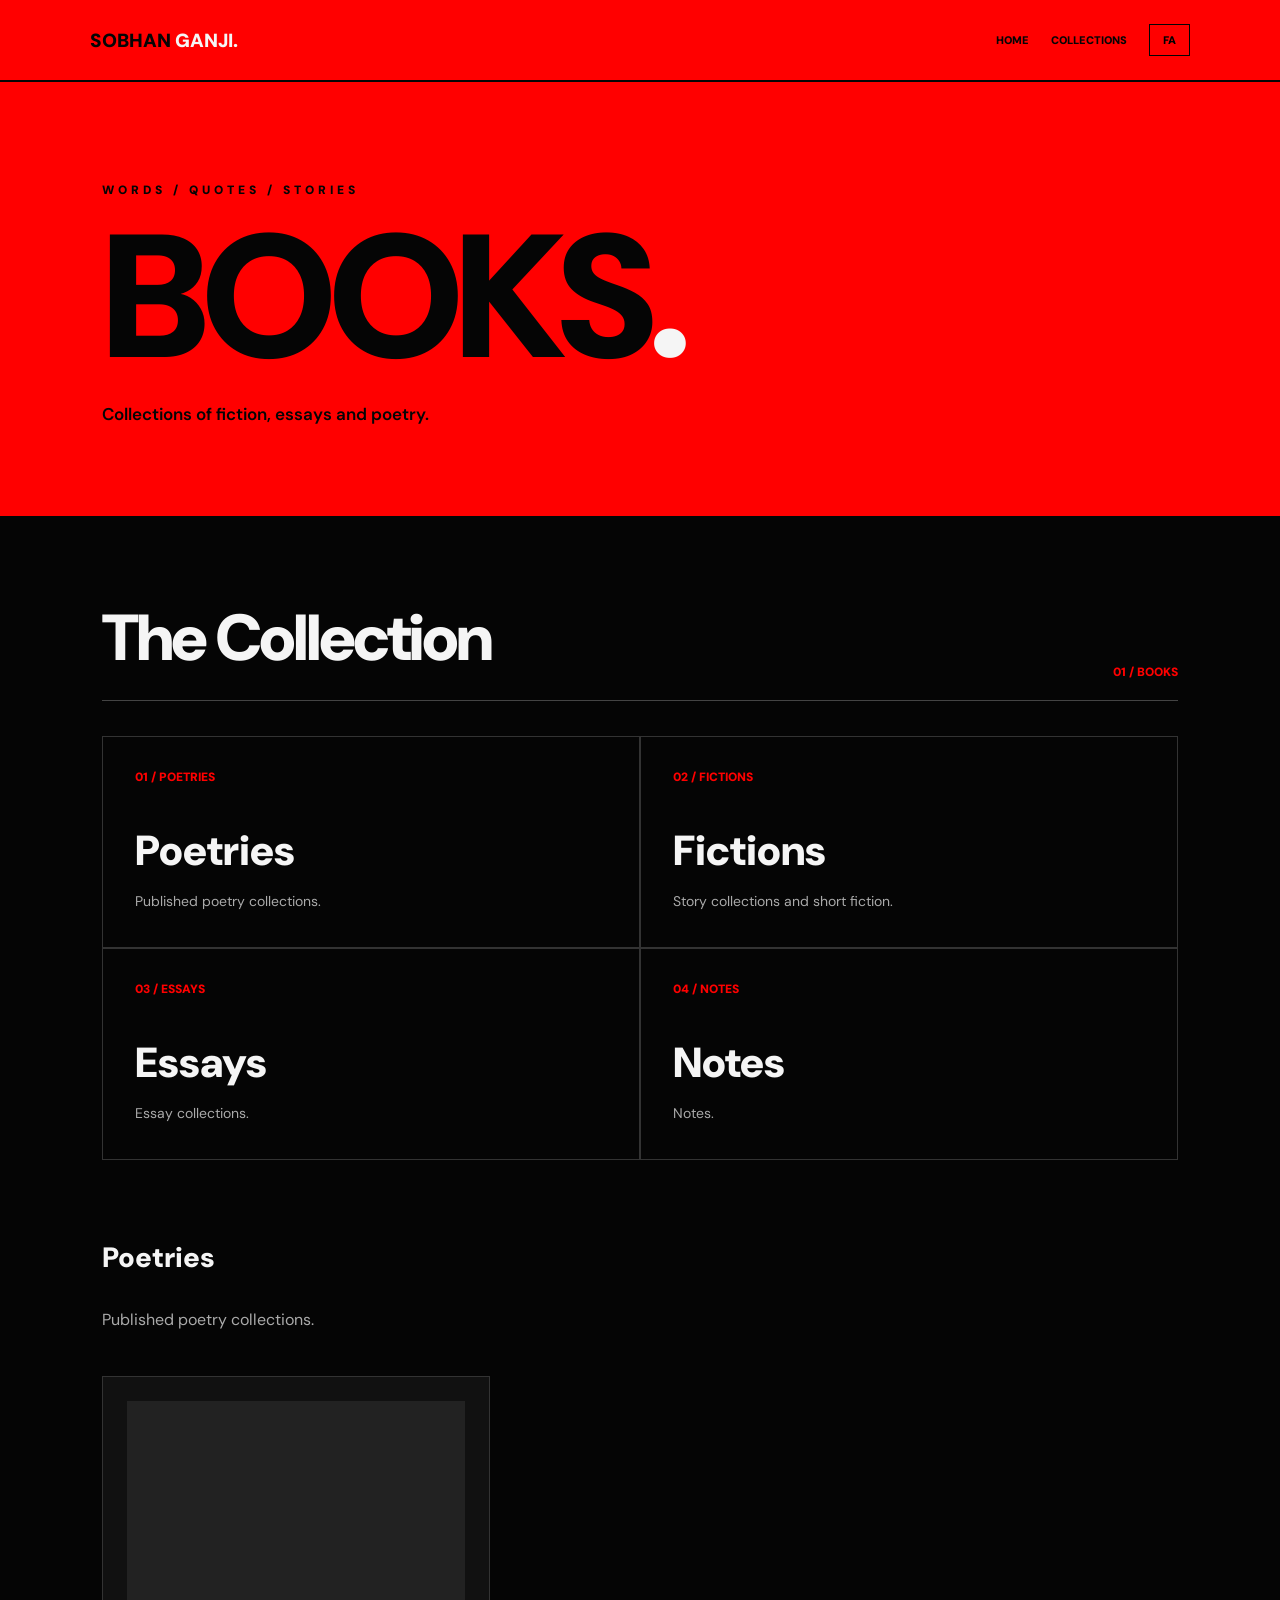
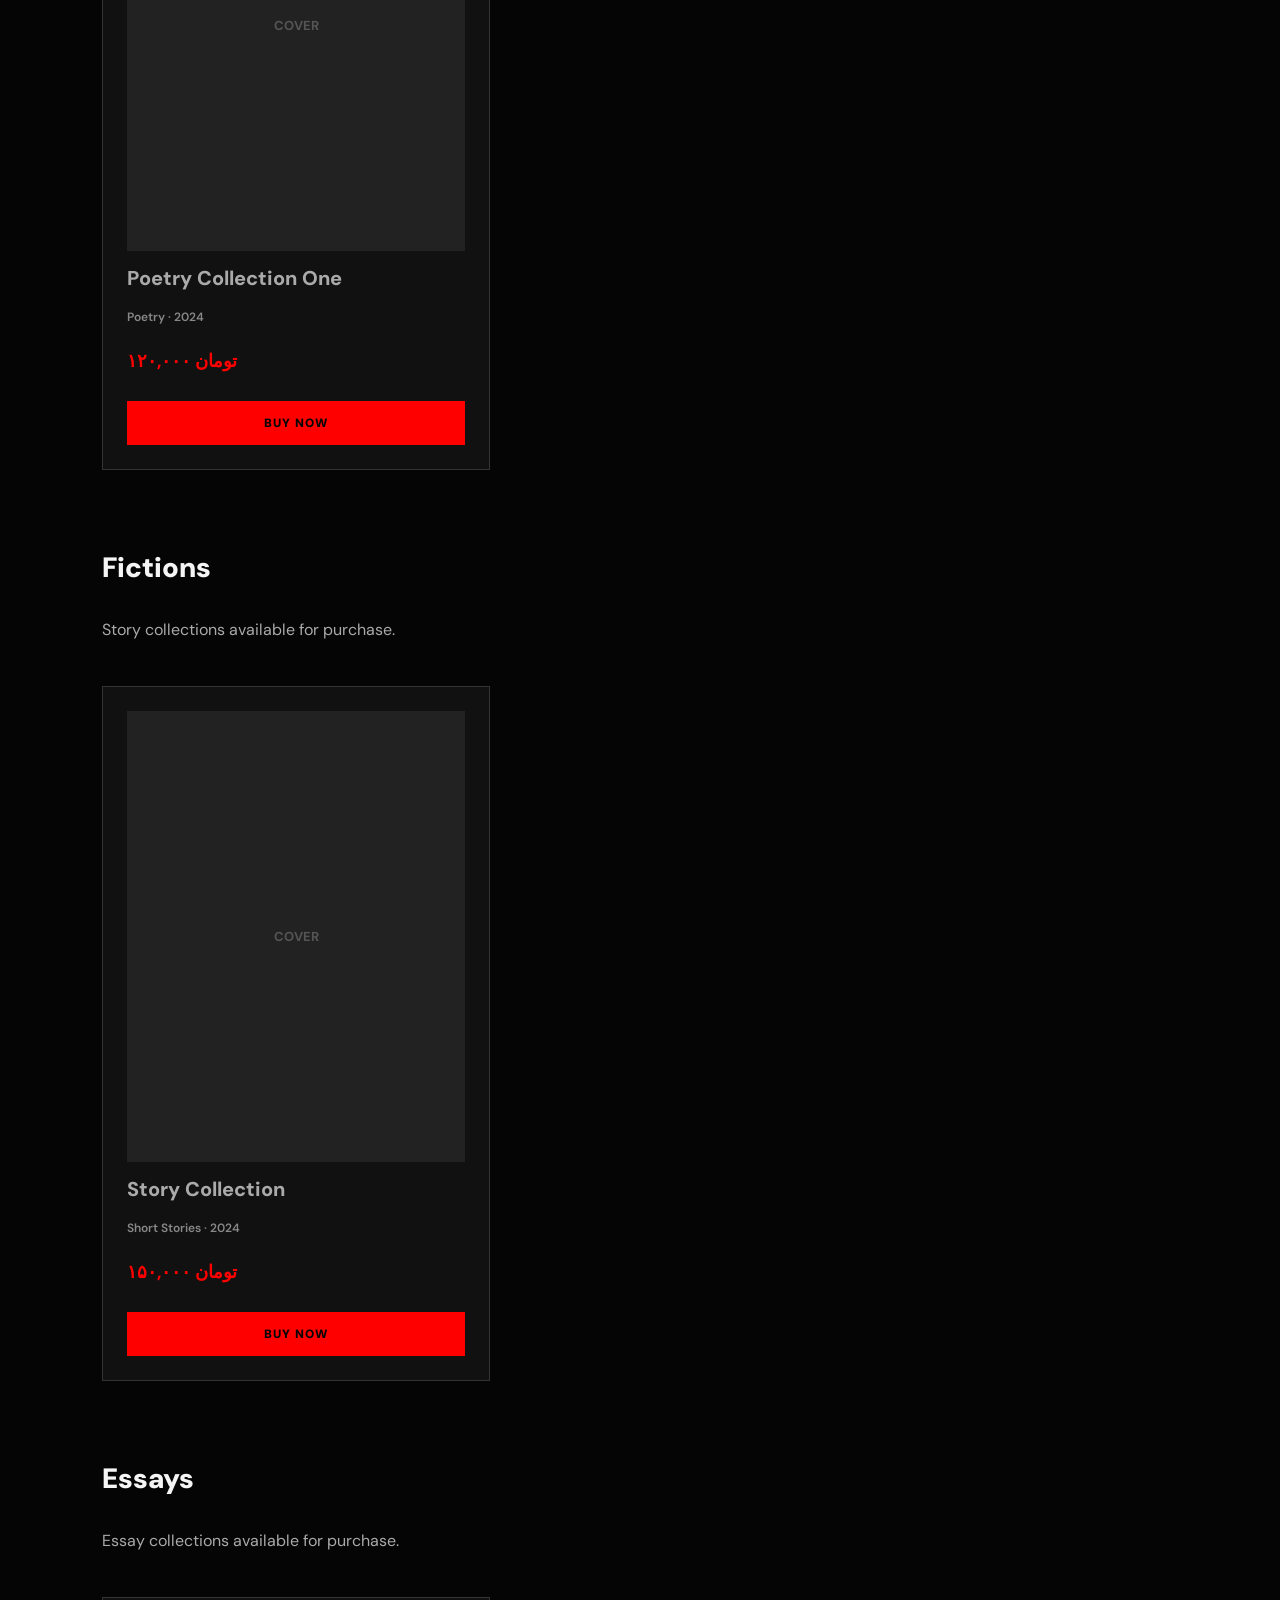
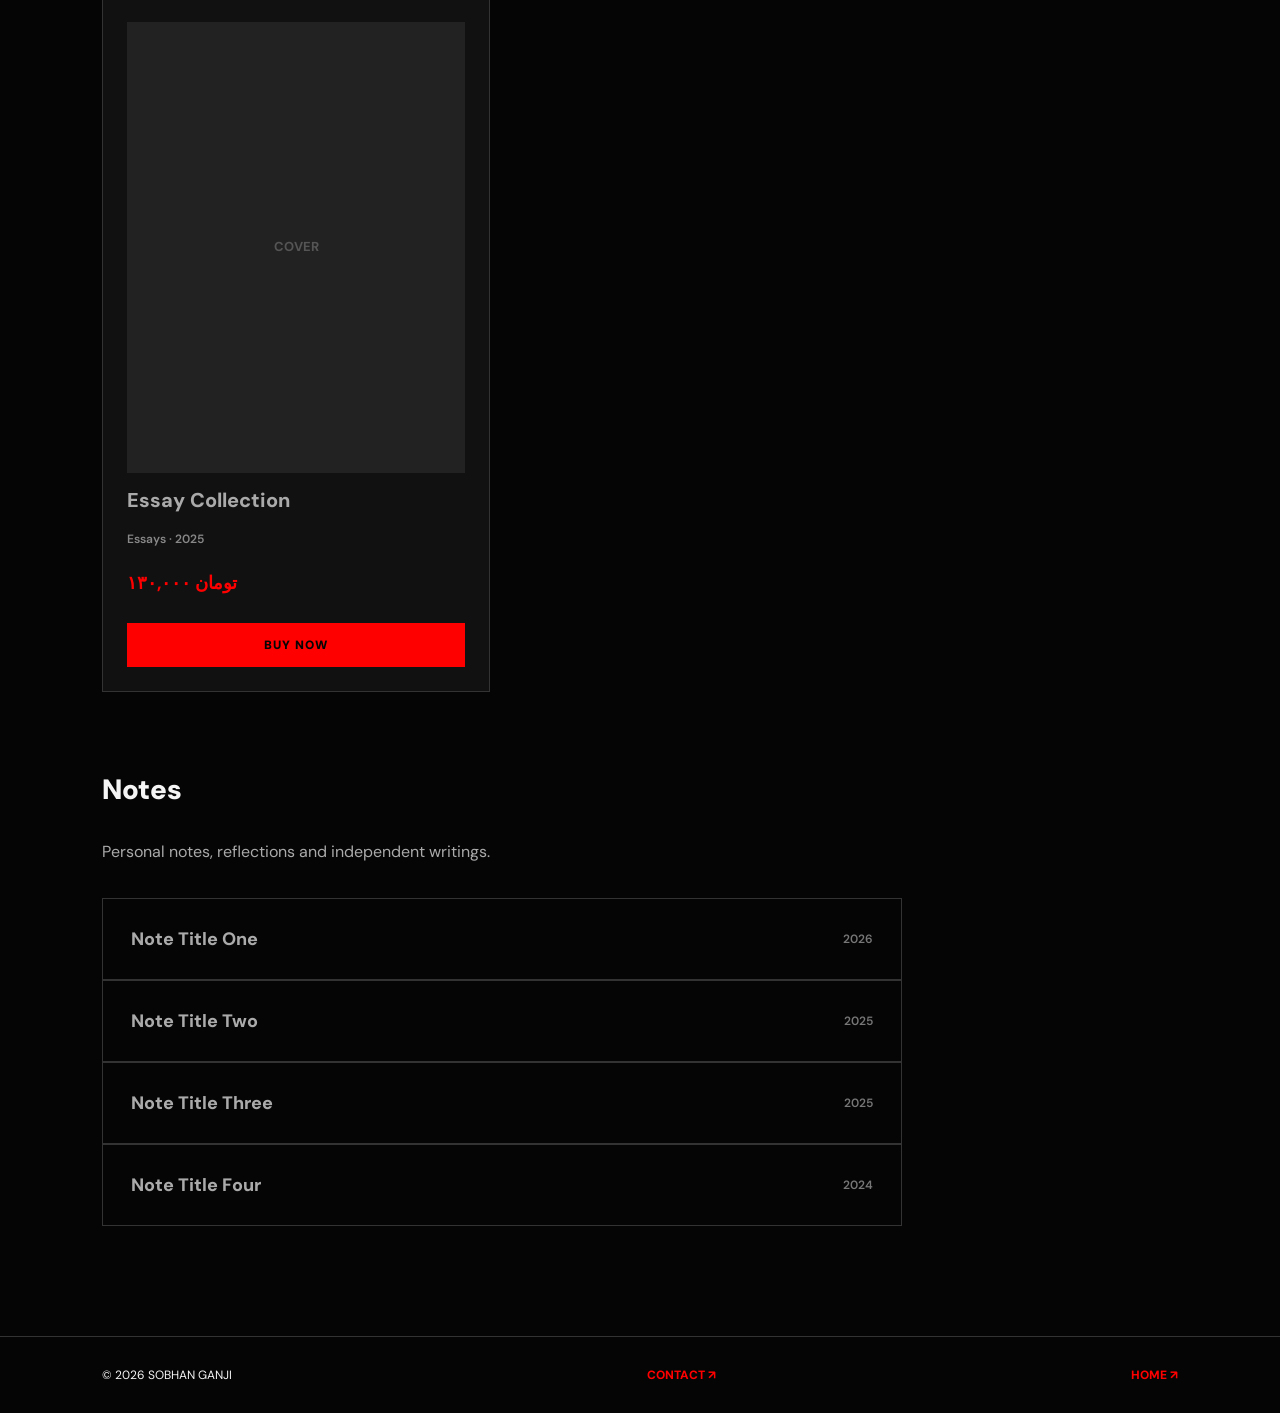
==== book/index.html @ 517bf3a5 "Refactor poetry and essay sections in index.html Updated sections for poetry collections and essays " ====
<!DOCTYPE html>
<html lang="en" dir="ltr">
<head>
<meta charset="UTF-8">
<meta name="viewport" content="width=device-width, initial-scale=1">
<meta name="theme-color" content="#ff0000">
<title>Books — Sobhan Ganji</title>
<link href="https://fonts.googleapis.com/css2?family=DM+Sans:wght@400;500;600;700;800;900&family=Vazirmatn:wght@400;500;600;700;800;900&display=swap" rel="stylesheet">

<style>
:root {
  --red: #ff0000;
  --black: #050505;
  --white: #f5f5f5;
}

* { box-sizing: border-box; margin: 0; padding: 0; }

html { scroll-behavior: smooth; }

body {
  background: var(--red);
  color: var(--black);
  font-family: 'DM Sans', sans-serif;
}

body.fa { font-family: 'Vazirmatn', sans-serif; }

a { color: inherit; text-decoration: none; }
button { font: inherit; cursor: pointer; }

header {
  padding: 24px 7%;
  display: flex;
  justify-content: space-between;
  align-items: center;
  border-bottom: 2px solid var(--black);
}

.brand { font-size: 19px; font-weight: 900; }
.brand span { color: var(--white); }

nav { display: flex; gap: 22px; align-items: center; }

nav a, nav button {
  font-size: 11px;
  font-weight: 900;
  text-transform: uppercase;
}

.lang {
  border: 1px solid var(--black);
  background: transparent;
  padding: 8px 13px;
}

.hero {
  padding: 100px 8% 85px;
  min-height: 430px;
  display: flex;
  flex-direction: column;
  justify-content: center;
}

.eyebrow {
  font-size: 12px;
  font-weight: 900;
  letter-spacing: 4px;
  text-transform: uppercase;
}

h1 {
  font-size: clamp(75px, 15vw, 175px);
  line-height: .85;
  letter-spacing: -9px;
  font-weight: 900;
  margin: 25px 0;
}

.fa h1 { letter-spacing: 0; line-height: 1.2; }
h1 .dot { color: var(--white); }

.hero p {
  font-size: 17px;
  line-height: 2;
  max-width: 650px;
  font-weight: 600;
}

main {
  background: var(--black);
  color: var(--white);
  padding: 80px 8% 110px;
}

.heading {
  display: flex;
  justify-content: space-between;
  align-items: end;
  border-bottom: 1px solid #444;
  padding-bottom: 20px;
  margin-bottom: 35px;
}

h2 {
  font-size: clamp(32px, 6vw, 65px);
  font-weight: 900;
  letter-spacing: -3px;
}

.fa h2 { letter-spacing: 0; }

.heading span {
  color: var(--red);
  font-size: 12px;
  font-weight: 900;
}

.grid {
  display: grid;
  grid-template-columns: repeat(2, 1fr);
  gap: 2px;
  background: #333;
  border: 1px solid #333;
}

.card {
  background: var(--black);
  padding: 32px;
  min-height: 210px;
  display: flex;
  flex-direction: column;
  justify-content: space-between;
  transition: .2s;
}

.card:hover {
  background: var(--red);
  color: var(--black);
}

.number {
  color: var(--red);
  font-size: 12px;
  font-weight: 900;
}

.card:hover .number { color: var(--black); }

.card h3 {
  font-size: clamp(25px, 4vw, 42px);
  font-weight: 900;
  margin: 25px 0 10px;
}

.card p {
  font-size: 14px;
  color: #aaa;
  line-height: 1.9;
}

.card:hover p { color: var(--black); }

.products {
  display: grid;
  grid-template-columns: repeat(auto-fill, minmax(280px, 1fr));
  gap: 24px;
  margin-top: 40px;
}

.product {
  background: #111;
  border: 1px solid #333;
  padding: 24px;
  display: flex;
  flex-direction: column;
  gap: 14px;
  transition: .2s;
}

.product:hover { border-color: var(--red); }

.product-cover {
  width: 100%;
  aspect-ratio: 3/4;
  background: #222;
  display: flex;
  align-items: center;
  justify-content: center;
  color: #555;
  font-size: 13px;
  font-weight: 700;
}

.product h4 {
  font-size: 20px;
  font-weight: 800;
  line-height: 1.3;
}

.product .meta {
  font-size: 12px;
  color: #888;
  font-weight: 600;
}

.product .price {
  font-size: 18px;
  font-weight: 800;
  color: var(--red);
  margin-top: auto;
}

.product .buy {
  display: inline-block;
  margin-top: 8px;
  padding: 10px 18px;
  background: var(--red);
  color: var(--black);
  font-size: 12px;
  font-weight: 900;
  text-transform: uppercase;
  letter-spacing: 1px;
  text-align: center;
}

.product .buy:hover { background: var(--white); }

/* Notes list */

.notes-list {
  display: flex;
  flex-direction: column;
  gap: 2px;
  margin-top: 30px;
  background: #333;
  border: 1px solid #333;
}

.note-item {
  background: var(--black);
  padding: 22px 28px;
  display: flex;
  justify-content: space-between;
  align-items: center;
  transition: .2s;
}

.note-item:hover {
  background: var(--red);
  color: var(--black);
}

.note-item h4 {
  font-size: 18px;
  font-weight: 800;
}

.note-item span {
  font-size: 12px;
  color: #777;
  font-weight: 600;
}

.note-item:hover span { color: var(--black); }

.note {
  padding: 70px 0 0;
  color: #aaa;
  line-height: 2;
  max-width: 800px;
}

.note h3 {
  color: var(--white);
  font-size: 28px;
  font-weight: 900;
  margin-bottom: 18px;
}

footer {
  background: var(--black);
  color: var(--white);
  padding: 30px 8%;
  border-top: 1px solid #333;
  display: flex;
  justify-content: space-between;
  gap: 20px;
  flex-wrap: wrap;
  font-size: 12px;
}

footer a {
  color: var(--red);
  font-weight: 800;
}

@media (max-width: 650px) {
  header { padding: 20px 5%; }
  nav { gap: 10px; }
  nav a { font-size: 9px; }
  .hero { padding: 75px 6%; }
  .hero h1 { letter-spacing: -5px; }
  main { padding: 65px 6%; }
  .grid { grid-template-columns: 1fr; }
  .card { min-height: 180px; }
  .products { grid-template-columns: 1fr; }
  footer { padding: 30px 6%; }
}
</style>
</head>

<body>

<header>
  <a href="/" class="brand">SOBHAN <span>GANJI.</span></a>
  <nav>
    <a href="/" data-en="Home" data-fa="خانه">Home</a>
    <a href="#collections" data-en="Collections" data-fa="مجموعه‌ها">Collections</a>
    <button class="lang" onclick="toggleLanguage()">FA</button>
  </nav>
</header>

<section class="hero">
  <div class="eyebrow" data-en="WORDS / QUOTES / STORIES" data-fa="کلمات / اشارات / روایات">WORDS / QUOTES / STORIES</div>

  <h1>
    <span data-en="BOOKS" data-fa="کتاب‌ها">BOOKS</span><span class="dot">.</span>
  </h1>

  <p data-en="Collections of fiction, essays and poetry."
     data-fa="مجموعه‌هایی از شعر، داستان و جستار">
    Collections of fiction, essays and poetry.
  </p>
</section>

<main id="collections">

  <div class="heading">
    <h2 data-en="The Collection" data-fa="مجموعه آثار">The Collection</h2>
    <span data-en="01 / BOOKS" data-fa="۰۱ / کتاب‌ها">01 / BOOKS</span>
  </div>

  <div class="grid">

    <a class="card" href="#poetries">
      <span class="number" data-en="01 / POETRIES" data-fa="۰۱ / مجموعه اشعار">01 / POETRIES</span>
      <div>
        <h3 data-en="Poetries" data-fa="مجموعه اشعار">Poetries</h3>
        <p data-en="Published poetry collections."
           data-fa="کتاب‌های شعر منتشرشده">
          Published poetry collections.
        </p>
      </div>
    </a>

    <a class="card" href="#fictions">
      <span class="number" data-en="02 / FICTIONS" data-fa="۰۲ / داستان‌ها">02 / FICTIONS</span>
      <div>
        <h3 data-en="Fictions" data-fa="داستان‌ها">Fictions</h3>
        <p data-en="Story collections and short fiction."
           data-fa="مجموعه داستان‌ها و داستان‌های کوتاه">
          Story collections and short fiction.
        </p>
      </div>
    </a>

    <a class="card" href="#essays">
      <span class="number" data-en="03 / ESSAYS" data-fa="۰۳ / جستارها">03 / ESSAYS</span>
      <div>
        <h3 data-en="Essays" data-fa="جستارها">Essays</h3>
        <p data-en="Essay collections."
           data-fa="مجموعه جستارها">
          Essay collections.
        </p>
      </div>
    </a>

    <a class="card" href="#notes">
      <span class="number" data-en="04 / NOTES" data-fa="۰۴ / یادداشت‌ها">04 / NOTES</span>
      <div>
        <h3 data-en="Notes" data-fa="یادداشت‌ها">Notes</h3>
        <p data-en="Notes."
           data-fa="یادداشت‌ها">
          Notes.
        </p>
      </div>
    </a>

  </div>

  <!-- Poetry Collections -->

  <div id="poetries" class="note">
    <h3 data-en="Poetries" data-fa="مجموعه اشعار">Poetries</h3>
    <p data-en="Published poetry collections."
       data-fa="مجموعه شعرها">
      Published poetry collections.
    </p>

    <div class="products">
      <div class="product">
        <div class="product-cover">COVER</div>
        <h4 data-en="Poetry Collection One" data-fa="مجموعه شعر اول">Poetry Collection One</h4>
        <div class="meta" data-en="Poetry · 2024" data-fa="شعر · ۱۴۰۳">Poetry · 2024</div>
        <div class="price">۱۲۰,۰۰۰ تومان</div>
        <a href="#" class="buy" data-en="Buy Now" data-fa="خرید">Buy Now</a>
      </div>
    </div>
  </div>

  <!-- Fictions -->

  <div id="fictions" class="note">
    <h3 data-en="Fictions" data-fa="داستان‌ها">Fictions</h3>
    <p data-en="Story collections available for purchase."
       data-fa="مجموعه داستان‌های منتشرشده">
      Story collections available for purchase.
    </p>

    <div class="products">
      <div class="product">
        <div class="product-cover">COVER</div>
        <h4 data-en="Story Collection" data-fa="مجموعه داستان">Story Collection</h4>
        <div class="meta" data-en="Short Stories · 2024" data-fa="داستان کوتاه · ۱۴۰۳">Short Stories · 2024</div>
        <div class="price">۱۵۰,۰۰۰ تومان</div>
        <a href="#" class="buy" data-en="Buy Now" data-fa="خرید">Buy Now</a>
      </div>
    </div>
  </div>

  <!-- Essays -->

  <div id="essays" class="note">
    <h3 data-en="Essays" data-fa="جستارها">Essays</h3>
    <p data-en="Essay collections available for purchase."
       data-fa="مجموعه جستارهای منتشرشده">
      Essay collections available for purchase.
    </p>

    <div class="products">
      <div class="product">
        <div class="product-cover">COVER</div>
        <h4 data-en="Essay Collection" data-fa="مجموعه جستار">Essay Collection</h4>
        <div class="meta" data-en="Essays · 2025" data-fa="جستار · ۱۴۰۴">Essays · 2025</div>
        <div class="price">۱۳۰,۰۰۰ تومان</div>
        <a href="#" class="buy" data-en="Buy Now" data-fa="خرید">Buy Now</a>
      </div>
    </div>
  </div>

  <!-- Notes -->

  <div id="notes" class="note">
    <h3 data-en="Notes" data-fa="یادداشت‌ها">Notes</h3>
    <p data-en="Personal notes, reflections and independent writings."
       data-fa="یادداشت‌ها، تأملات و نوشته‌های مستقل">
      Personal notes, reflections and independent writings.
    </p>

    <div class="notes-list">

      <a href="#" class="note-item">
        <h4 data-en="Note Title One" data-fa="عنوان یادداشت اول">Note Title One</h4>
        <span data-en="2026" data-fa="۱۴۰۵">2026</span>
      </a>

      <a href="#" class="note-item">
        <h4 data-en="Note Title Two" data-fa="عنوان یادداشت دوم">Note Title Two</h4>
        <span data-en="2025" data-fa="۱۴۰۴">2025</span>
      </a>

      <a href="#" class="note-item">
        <h4 data-en="Note Title Three" data-fa="عنوان یادداشت سوم">Note Title Three</h4>
        <span data-en="2025" data-fa="۱۴۰۴">2025</span>
      </a>

      <a href="#" class="note-item">
        <h4 data-en="Note Title Four" data-fa="عنوان یادداشت چهارم">Note Title Four</h4>
        <span data-en="2024" data-fa="۱۴۰۳">2024</span>
      </a>

    </div>
  </div>

</main>

<footer>
  <span>© 2026 SOBHAN GANJI</span>
  <a href="mailto:Sobhan.Ganji@Yahoo.com">CONTACT ↗</a>
  <a href="/">HOME ↗</a>
</footer>

<script>
let language = 'en';

function toggleLanguage() {
  language = language === 'en' ? 'fa' : 'en';

  document.documentElement.lang = language;
  document.documentElement.dir = language === 'fa' ? 'rtl' : 'ltr';
  document.body.classList.toggle('fa', language === 'fa');

  document.querySelectorAll('[data-en]').forEach(el => {
    el.textContent = el.getAttribute('data-' + language);
  });

  document.querySelector('.lang').textContent =
    language === 'en' ? 'FA' : 'EN';
}
</script>

</body>
</html>
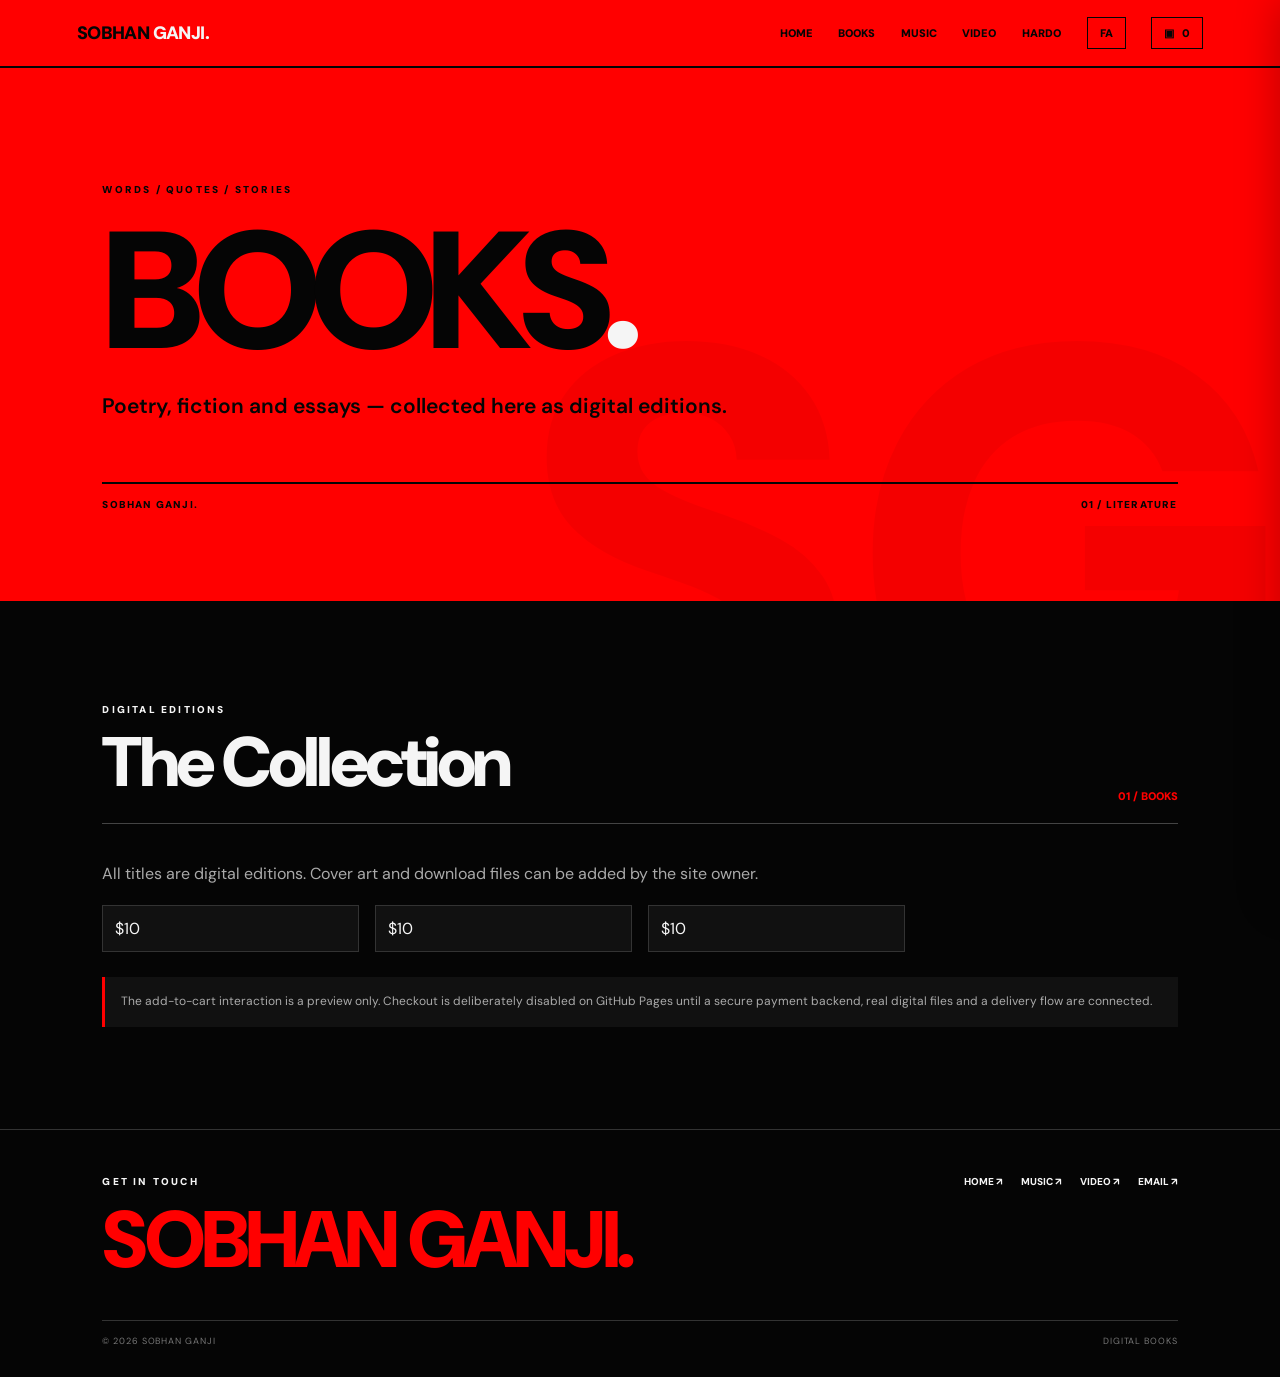
==== commit 782c73db: "Add files via upload" ====
--- a/book/index.html
+++ b/book/index.html
@@ -1,514 +1,21 @@
-<!DOCTYPE html>
-<html lang="en" dir="ltr">
-<head>
-<meta charset="UTF-8">
-<meta name="viewport" content="width=device-width, initial-scale=1">
-<meta name="theme-color" content="#ff0000">
-<title>Books — Sobhan Ganji</title>
-<link href="https://fonts.googleapis.com/css2?family=DM+Sans:wght@400;500;600;700;800;900&family=Vazirmatn:wght@400;500;600;700;800;900&display=swap" rel="stylesheet">
-
-<style>
-:root {
-  --red: #ff0000;
-  --black: #050505;
-  --white: #f5f5f5;
-}
-
-* { box-sizing: border-box; margin: 0; padding: 0; }
-
-html { scroll-behavior: smooth; }
-
-body {
-  background: var(--red);
-  color: var(--black);
-  font-family: 'DM Sans', sans-serif;
-}
-
-body.fa { font-family: 'Vazirmatn', sans-serif; }
-
-a { color: inherit; text-decoration: none; }
-button { font: inherit; cursor: pointer; }
-
-header {
-  padding: 24px 7%;
-  display: flex;
-  justify-content: space-between;
-  align-items: center;
-  border-bottom: 2px solid var(--black);
-}
-
-.brand { font-size: 19px; font-weight: 900; }
-.brand span { color: var(--white); }
-
-nav { display: flex; gap: 22px; align-items: center; }
-
-nav a, nav button {
-  font-size: 11px;
-  font-weight: 900;
-  text-transform: uppercase;
-}
-
-.lang {
-  border: 1px solid var(--black);
-  background: transparent;
-  padding: 8px 13px;
-}
-
-.hero {
-  padding: 100px 8% 85px;
-  min-height: 430px;
-  display: flex;
-  flex-direction: column;
-  justify-content: center;
-}
-
-.eyebrow {
-  font-size: 12px;
-  font-weight: 900;
-  letter-spacing: 4px;
-  text-transform: uppercase;
-}
-
-h1 {
-  font-size: clamp(75px, 15vw, 175px);
-  line-height: .85;
-  letter-spacing: -9px;
-  font-weight: 900;
-  margin: 25px 0;
-}
-
-.fa h1 { letter-spacing: 0; line-height: 1.2; }
-h1 .dot { color: var(--white); }
-
-.hero p {
-  font-size: 17px;
-  line-height: 2;
-  max-width: 650px;
-  font-weight: 600;
-}
-
-main {
-  background: var(--black);
-  color: var(--white);
-  padding: 80px 8% 110px;
-}
-
-.heading {
-  display: flex;
-  justify-content: space-between;
-  align-items: end;
-  border-bottom: 1px solid #444;
-  padding-bottom: 20px;
-  margin-bottom: 35px;
-}
-
-h2 {
-  font-size: clamp(32px, 6vw, 65px);
-  font-weight: 900;
-  letter-spacing: -3px;
-}
-
-.fa h2 { letter-spacing: 0; }
-
-.heading span {
-  color: var(--red);
-  font-size: 12px;
-  font-weight: 900;
-}
-
-.grid {
-  display: grid;
-  grid-template-columns: repeat(2, 1fr);
-  gap: 2px;
-  background: #333;
-  border: 1px solid #333;
-}
-
-.card {
-  background: var(--black);
-  padding: 32px;
-  min-height: 210px;
-  display: flex;
-  flex-direction: column;
-  justify-content: space-between;
-  transition: .2s;
-}
-
-.card:hover {
-  background: var(--red);
-  color: var(--black);
-}
-
-.number {
-  color: var(--red);
-  font-size: 12px;
-  font-weight: 900;
-}
-
-.card:hover .number { color: var(--black); }
-
-.card h3 {
-  font-size: clamp(25px, 4vw, 42px);
-  font-weight: 900;
-  margin: 25px 0 10px;
-}
-
-.card p {
-  font-size: 14px;
-  color: #aaa;
-  line-height: 1.9;
-}
-
-.card:hover p { color: var(--black); }
-
-.products {
-  display: grid;
-  grid-template-columns: repeat(auto-fill, minmax(280px, 1fr));
-  gap: 24px;
-  margin-top: 40px;
-}
-
-.product {
-  background: #111;
-  border: 1px solid #333;
-  padding: 24px;
-  display: flex;
-  flex-direction: column;
-  gap: 14px;
-  transition: .2s;
-}
-
-.product:hover { border-color: var(--red); }
-
-.product-cover {
-  width: 100%;
-  aspect-ratio: 3/4;
-  background: #222;
-  display: flex;
-  align-items: center;
-  justify-content: center;
-  color: #555;
-  font-size: 13px;
-  font-weight: 700;
-}
-
-.product h4 {
-  font-size: 20px;
-  font-weight: 800;
-  line-height: 1.3;
-}
-
-.product .meta {
-  font-size: 12px;
-  color: #888;
-  font-weight: 600;
-}
-
-.product .price {
-  font-size: 18px;
-  font-weight: 800;
-  color: var(--red);
-  margin-top: auto;
-}
-
-.product .buy {
-  display: inline-block;
-  margin-top: 8px;
-  padding: 10px 18px;
-  background: var(--red);
-  color: var(--black);
-  font-size: 12px;
-  font-weight: 900;
-  text-transform: uppercase;
-  letter-spacing: 1px;
-  text-align: center;
-}
-
-.product .buy:hover { background: var(--white); }
-
-/* Notes list */
-
-.notes-list {
-  display: flex;
-  flex-direction: column;
-  gap: 2px;
-  margin-top: 30px;
-  background: #333;
-  border: 1px solid #333;
-}
-
-.note-item {
-  background: var(--black);
-  padding: 22px 28px;
-  display: flex;
-  justify-content: space-between;
-  align-items: center;
-  transition: .2s;
-}
-
-.note-item:hover {
-  background: var(--red);
-  color: var(--black);
-}
-
-.note-item h4 {
-  font-size: 18px;
-  font-weight: 800;
-}
-
-.note-item span {
-  font-size: 12px;
-  color: #777;
-  font-weight: 600;
-}
-
-.note-item:hover span { color: var(--black); }
-
-.note {
-  padding: 70px 0 0;
-  color: #aaa;
-  line-height: 2;
-  max-width: 800px;
-}
-
-.note h3 {
-  color: var(--white);
-  font-size: 28px;
-  font-weight: 900;
-  margin-bottom: 18px;
-}
-
-footer {
-  background: var(--black);
-  color: var(--white);
-  padding: 30px 8%;
-  border-top: 1px solid #333;
-  display: flex;
-  justify-content: space-between;
-  gap: 20px;
-  flex-wrap: wrap;
-  font-size: 12px;
-}
-
-footer a {
-  color: var(--red);
-  font-weight: 800;
-}
-
-@media (max-width: 650px) {
-  header { padding: 20px 5%; }
-  nav { gap: 10px; }
-  nav a { font-size: 9px; }
-  .hero { padding: 75px 6%; }
-  .hero h1 { letter-spacing: -5px; }
-  main { padding: 65px 6%; }
-  .grid { grid-template-columns: 1fr; }
-  .card { min-height: 180px; }
-  .products { grid-template-columns: 1fr; }
-  footer { padding: 30px 6%; }
-}
-</style>
-</head>
-
-<body>
-
-<header>
-  <a href="/" class="brand">SOBHAN <span>GANJI.</span></a>
-  <nav>
-    <a href="/" data-en="Home" data-fa="خانه">Home</a>
-    <a href="#collections" data-en="Collections" data-fa="مجموعه‌ها">Collections</a>
-    <button class="lang" onclick="toggleLanguage()">FA</button>
-  </nav>
-</header>
-
-<section class="hero">
-  <div class="eyebrow" data-en="WORDS / QUOTES / STORIES" data-fa="کلمات / اشارات / روایات">WORDS / QUOTES / STORIES</div>
-
-  <h1>
-    <span data-en="BOOKS" data-fa="کتاب‌ها">BOOKS</span><span class="dot">.</span>
-  </h1>
-
-  <p data-en="Collections of fiction, essays and poetry."
-     data-fa="مجموعه‌هایی از شعر، داستان و جستار">
-    Collections of fiction, essays and poetry.
-  </p>
-</section>
-
-<main id="collections">
-
-  <div class="heading">
-    <h2 data-en="The Collection" data-fa="مجموعه آثار">The Collection</h2>
-    <span data-en="01 / BOOKS" data-fa="۰۱ / کتاب‌ها">01 / BOOKS</span>
-  </div>
-
-  <div class="grid">
-
-    <a class="card" href="#poetries">
-      <span class="number" data-en="01 / POETRIES" data-fa="۰۱ / مجموعه اشعار">01 / POETRIES</span>
-      <div>
-        <h3 data-en="Poetries" data-fa="مجموعه اشعار">Poetries</h3>
-        <p data-en="Published poetry collections."
-           data-fa="کتاب‌های شعر منتشرشده">
-          Published poetry collections.
-        </p>
-      </div>
-    </a>
-
-    <a class="card" href="#fictions">
-      <span class="number" data-en="02 / FICTIONS" data-fa="۰۲ / داستان‌ها">02 / FICTIONS</span>
-      <div>
-        <h3 data-en="Fictions" data-fa="داستان‌ها">Fictions</h3>
-        <p data-en="Story collections and short fiction."
-           data-fa="مجموعه داستان‌ها و داستان‌های کوتاه">
-          Story collections and short fiction.
-        </p>
-      </div>
-    </a>
-
-    <a class="card" href="#essays">
-      <span class="number" data-en="03 / ESSAYS" data-fa="۰۳ / جستارها">03 / ESSAYS</span>
-      <div>
-        <h3 data-en="Essays" data-fa="جستارها">Essays</h3>
-        <p data-en="Essay collections."
-           data-fa="مجموعه جستارها">
-          Essay collections.
-        </p>
-      </div>
-    </a>
-
-    <a class="card" href="#notes">
-      <span class="number" data-en="04 / NOTES" data-fa="۰۴ / یادداشت‌ها">04 / NOTES</span>
-      <div>
-        <h3 data-en="Notes" data-fa="یادداشت‌ها">Notes</h3>
-        <p data-en="Notes."
-           data-fa="یادداشت‌ها">
-          Notes.
-        </p>
-      </div>
-    </a>
-
-  </div>
-
-  <!-- Poetry Collections -->
-
-  <div id="poetries" class="note">
-    <h3 data-en="Poetries" data-fa="مجموعه اشعار">Poetries</h3>
-    <p data-en="Published poetry collections."
-       data-fa="مجموعه شعرها">
-      Published poetry collections.
-    </p>
-
-    <div class="products">
-      <div class="product">
-        <div class="product-cover">COVER</div>
-        <h4 data-en="Poetry Collection One" data-fa="مجموعه شعر اول">Poetry Collection One</h4>
-        <div class="meta" data-en="Poetry · 2024" data-fa="شعر · ۱۴۰۳">Poetry · 2024</div>
-        <div class="price">۱۲۰,۰۰۰ تومان</div>
-        <a href="#" class="buy" data-en="Buy Now" data-fa="خرید">Buy Now</a>
-      </div>
-    </div>
-  </div>
-
-  <!-- Fictions -->
-
-  <div id="fictions" class="note">
-    <h3 data-en="Fictions" data-fa="داستان‌ها">Fictions</h3>
-    <p data-en="Story collections available for purchase."
-       data-fa="مجموعه داستان‌های منتشرشده">
-      Story collections available for purchase.
-    </p>
-
-    <div class="products">
-      <div class="product">
-        <div class="product-cover">COVER</div>
-        <h4 data-en="Story Collection" data-fa="مجموعه داستان">Story Collection</h4>
-        <div class="meta" data-en="Short Stories · 2024" data-fa="داستان کوتاه · ۱۴۰۳">Short Stories · 2024</div>
-        <div class="price">۱۵۰,۰۰۰ تومان</div>
-        <a href="#" class="buy" data-en="Buy Now" data-fa="خرید">Buy Now</a>
-      </div>
-    </div>
-  </div>
-
-  <!-- Essays -->
-
-  <div id="essays" class="note">
-    <h3 data-en="Essays" data-fa="جستارها">Essays</h3>
-    <p data-en="Essay collections available for purchase."
-       data-fa="مجموعه جستارهای منتشرشده">
-      Essay collections available for purchase.
-    </p>
-
-    <div class="products">
-      <div class="product">
-        <div class="product-cover">COVER</div>
-        <h4 data-en="Essay Collection" data-fa="مجموعه جستار">Essay Collection</h4>
-        <div class="meta" data-en="Essays · 2025" data-fa="جستار · ۱۴۰۴">Essays · 2025</div>
-        <div class="price">۱۳۰,۰۰۰ تومان</div>
-        <a href="#" class="buy" data-en="Buy Now" data-fa="خرید">Buy Now</a>
-      </div>
-    </div>
-  </div>
-
-  <!-- Notes -->
-
-  <div id="notes" class="note">
-    <h3 data-en="Notes" data-fa="یادداشت‌ها">Notes</h3>
-    <p data-en="Personal notes, reflections and independent writings."
-       data-fa="یادداشت‌ها، تأملات و نوشته‌های مستقل">
-      Personal notes, reflections and independent writings.
-    </p>
-
-    <div class="notes-list">
-
-      <a href="#" class="note-item">
-        <h4 data-en="Note Title One" data-fa="عنوان یادداشت اول">Note Title One</h4>
-        <span data-en="2026" data-fa="۱۴۰۵">2026</span>
-      </a>
-
-      <a href="#" class="note-item">
-        <h4 data-en="Note Title Two" data-fa="عنوان یادداشت دوم">Note Title Two</h4>
-        <span data-en="2025" data-fa="۱۴۰۴">2025</span>
-      </a>
-
-      <a href="#" class="note-item">
-        <h4 data-en="Note Title Three" data-fa="عنوان یادداشت سوم">Note Title Three</h4>
-        <span data-en="2025" data-fa="۱۴۰۴">2025</span>
-      </a>
-
-      <a href="#" class="note-item">
-        <h4 data-en="Note Title Four" data-fa="عنوان یادداشت چهارم">Note Title Four</h4>
-        <span data-en="2024" data-fa="۱۴۰۳">2024</span>
-      </a>
-
-    </div>
-  </div>
-
-</main>
-
-<footer>
-  <span>© 2026 SOBHAN GANJI</span>
-  <a href="mailto:Sobhan.Ganji@Yahoo.com">CONTACT ↗</a>
-  <a href="/">HOME ↗</a>
-</footer>
-
-<script>
-let language = 'en';
-
-function toggleLanguage() {
-  language = language === 'en' ? 'fa' : 'en';
-
-  document.documentElement.lang = language;
-  document.documentElement.dir = language === 'fa' ? 'rtl' : 'ltr';
-  document.body.classList.toggle('fa', language === 'fa');
-
-  document.querySelectorAll('[data-en]').forEach(el => {
-    el.textContent = el.getAttribute('data-' + language);
-  });
-
-  document.querySelector('.lang').textContent =
-    language === 'en' ? 'FA' : 'EN';
-}
-</script>
-
-</body>
-</html>
+<!doctype html>
+<html lang="en" dir="ltr"><head><meta charset="utf-8"><meta name="viewport" content="width=device-width,initial-scale=1"><meta name="theme-color" content="#ff0000"><meta name="description" content="Digital books by Sobhan Ganji."><title>Books — Sobhan Ganji</title><link rel="stylesheet" href="../styles/site.css"></head><body>
+<header class="site-header"><a class="brand" href="../">SOBHAN <span>GANJI.</span></a><nav class="site-nav" aria-label="Main navigation"><a href="../" data-en="Home" data-fa="خانه">Home</a><a href="../book/" data-en="Books" data-fa="کتاب‌ها">Books</a><a href="../music/" data-en="Music" data-fa="موسیقی">Music</a><a href="../video/" data-en="Video" data-fa="ویدیو">Video</a><a href="../hardo/" data-en="Hardo" data-fa="هردو">Hardo</a><button class="lang-button" type="button">FA</button><button class="cart-open" type="button" aria-label="Shopping cart">▣ <span class="cart-count">0</span></button></nav></header>
+<main><section class="hero"><div class="hero-inner"><div class="eyebrow" data-en="WORDS / QUOTES / STORIES" data-fa="کلمات / شعر / روایت">WORDS / QUOTES / STORIES</div><h1><span data-en="BOOKS" data-fa="کتاب‌ها">BOOKS</span><span class="light">.</span></h1><p class="hero-copy" data-en="Poetry, fiction and essays — collected here as digital editions." data-fa="شعر، داستان و جستار؛ اینجا در قالب نسخه‌های دیجیتال گرد آمده‌اند.">Poetry, fiction and essays — collected here as digital editions.</p><div class="hero-rule"><span>SOBHAN GANJI.</span><span data-en="01 / LITERATURE" data-fa="۰۱ / ادبیات">01 / LITERATURE</span></div></div></section>
+<section class="section"><div class="section-inner"><div class="section-heading"><div><div class="eyebrow" data-en="DIGITAL EDITIONS" data-fa="نسخه‌های دیجیتال">DIGITAL EDITIONS</div><h2 data-en="The Collection" data-fa="مجموعهٔ کتاب‌ها">The Collection</h2></div><span class="section-index" data-en="01 / BOOKS" data-fa="۰۱ / کتاب‌ها">01 / BOOKS</span></div>
+<p class="product-intro" data-en="All titles are digital editions. Cover art and download files can be added by the site owner." data-fa="همهٔ عنوان‌ها نسخهٔ دیجیتال‌اند. جلدها و فایل‌های دانلود را صاحب سایت می‌تواند اضافه کند.">All titles are digital editions. Cover art and download files can be added by the site owner.</p>
+<div class="products-grid">
+<article class="product-card" data-catalog-lang="fa" data-product-id="book-lay-paye-panda" data-title-fa="لای پای پاندا" data-title-en="The Panda Between the Legs" data-price-toman="200000" data-price-usd="10"><div class="product-cover"><span class="cover-brand">SG / WORDS</span><span class="cover-title">لای پای پاندا</span><span class="cover-index">01</span><span class="cover-note" data-en="COVER ART NOT ADDED" data-fa="جلد اصلی هنوز بارگذاری نشده">COVER ART NOT ADDED</span></div><span class="eyebrow" data-en="DIGITAL BOOK" data-fa="کتاب دیجیتال">DIGITAL BOOK</span><h3 class="product-title">لای پای پاندا</h3><div class="product-description" data-en="Selected poems · 2022" data-fa="گزیدهٔ شعرها · ۱۴۰۱">گزیدهٔ شعرها · ۱۴۰۱</div><div class="price-row"><span class="price" data-price-toman="200000" data-price-usd="10">$10</span><button class="add-cart" type="button" data-add-id="book-lay-paye-panda" data-en="Add ↗" data-fa="افزودن ↗">Add ↗</button></div></article>
+<article class="product-card" data-catalog-lang="fa" data-product-id="book-shomal" data-title-fa="شمال بی‌تو به اندازهٔ شمال کم است" data-title-en="The North Is Not North Enough Without You" data-price-toman="200000" data-price-usd="10"><div class="product-cover"><span class="cover-brand">SG / WORDS</span><span class="cover-title">شمال بی‌تو به اندازهٔ شمال کم است</span><span class="cover-index">02</span><span class="cover-note" data-en="COVER ART NOT ADDED" data-fa="جلد اصلی هنوز بارگذاری نشده">COVER ART NOT ADDED</span></div><span class="eyebrow" data-en="DIGITAL BOOK" data-fa="کتاب دیجیتال">DIGITAL BOOK</span><h3 class="product-title">شمال بی‌تو به اندازهٔ شمال کم است</h3><div class="product-description" data-en="Digital book" data-fa="کتاب دیجیتال">کتاب دیجیتال</div><div class="price-row"><span class="price" data-price-toman="200000" data-price-usd="10">$10</span><button class="add-cart" type="button" data-add-id="book-shomal" data-en="Add ↗" data-fa="افزودن ↗">Add ↗</button></div></article>
+<article class="product-card" data-catalog-lang="fa" data-product-id="book-an-deraz" data-title-fa="آن دراز" data-title-en="That Long One" data-price-toman="200000" data-price-usd="10"><div class="product-cover"><span class="cover-brand">SG / WORDS</span><span class="cover-title">آن دراز</span><span class="cover-index">03</span><span class="cover-note" data-en="COVER ART NOT ADDED" data-fa="جلد اصلی هنوز بارگذاری نشده">COVER ART NOT ADDED</span></div><span class="eyebrow" data-en="DIGITAL BOOK" data-fa="کتاب دیجیتال">DIGITAL BOOK</span><h3 class="product-title">آن دراز</h3><div class="product-description" data-en="Digital book" data-fa="کتاب دیجیتال">کتاب دیجیتال</div><div class="price-row"><span class="price" data-price-toman="200000" data-price-usd="10">$10</span><button class="add-cart" type="button" data-add-id="book-an-deraz" data-en="Add ↗" data-fa="افزودن ↗">Add ↗</button></div></article>
+<article class="product-card" data-catalog-lang="fa" data-product-id="book-hichkas-tanha-nist" data-title-fa="هیچ‌کس تنها نیست" data-title-en="No One Is Alone" data-price-toman="200000" data-price-usd="10"><div class="product-cover"><span class="cover-brand">SG / WORDS</span><span class="cover-title">هیچ‌کس تنها نیست</span><span class="cover-index">04</span><span class="cover-note" data-en="COVER ART NOT ADDED" data-fa="جلد اصلی هنوز بارگذاری نشده">COVER ART NOT ADDED</span></div><span class="eyebrow" data-en="DIGITAL BOOK" data-fa="کتاب دیجیتال">DIGITAL BOOK</span><h3 class="product-title">هیچ‌کس تنها نیست</h3><div class="product-description" data-en="Novella · 2009" data-fa="داستان بلند · ۱۳۸۸">داستان بلند · ۱۳۸۸</div><div class="price-row"><span class="price" data-price-toman="200000" data-price-usd="10">$10</span><button class="add-cart" type="button" data-add-id="book-hichkas-tanha-nist" data-en="Add ↗" data-fa="افزودن ↗">Add ↗</button></div></article>
+<article class="product-card" data-catalog-lang="fa" data-product-id="book-jadooye-jabehei" data-title-fa="جادوی جعبه‌ای" data-title-en="The Magic of the Box" data-price-toman="200000" data-price-usd="10"><div class="product-cover"><span class="cover-brand">SG / WORDS</span><span class="cover-title">جادوی جعبه‌ای</span><span class="cover-index">05</span><span class="cover-note" data-en="COVER ART NOT ADDED" data-fa="جلد اصلی هنوز بارگذاری نشده">COVER ART NOT ADDED</span></div><span class="eyebrow" data-en="DIGITAL BOOK" data-fa="کتاب دیجیتال">DIGITAL BOOK</span><h3 class="product-title">جادوی جعبه‌ای</h3><div class="product-description" data-en="Essays on screen drama · 2014" data-fa="جستارهایی دربارهٔ درام‌های تصویری · ۱۳۹۳">جستارهایی دربارهٔ درام‌های تصویری · ۱۳۹۳</div><div class="price-row"><span class="price" data-price-toman="200000" data-price-usd="10">$10</span><button class="add-cart" type="button" data-add-id="book-jadooye-jabehei" data-en="Add ↗" data-fa="افزودن ↗">Add ↗</button></div></article>
+<article class="product-card" data-catalog-lang="fa" data-product-id="book-idehaei-baraye-dozdidan" data-title-fa="ایده‌هایی برای دزدیدن" data-title-en="Ideas to Steal" data-price-toman="200000" data-price-usd="10"><div class="product-cover"><span class="cover-brand">SG / WORDS</span><span class="cover-title">ایده‌هایی برای دزدیدن</span><span class="cover-index">06</span><span class="cover-note" data-en="COVER ART NOT ADDED" data-fa="جلد اصلی هنوز بارگذاری نشده">COVER ART NOT ADDED</span></div><span class="eyebrow" data-en="DIGITAL BOOK" data-fa="کتاب دیجیتال">DIGITAL BOOK</span><h3 class="product-title">ایده‌هایی برای دزدیدن</h3><div class="product-description" data-en="Digital book" data-fa="کتاب دیجیتال">کتاب دیجیتال</div><div class="price-row"><span class="price" data-price-toman="200000" data-price-usd="10">$10</span><button class="add-cart" type="button" data-add-id="book-idehaei-baraye-dozdidan" data-en="Add ↗" data-fa="افزودن ↗">Add ↗</button></div></article>
+<article class="product-card" data-catalog-lang="en" data-product-id="book-thinnest-condom" data-title-fa="The Thinnest Condom" data-title-en="The Thinnest Condom" data-price-toman="200000" data-price-usd="10"><div class="product-cover"><span class="cover-brand">SG / WORDS</span><span class="cover-title">The Thinnest Condom</span><span class="cover-index">01</span><span class="cover-note" data-en="COVER ART NOT ADDED" data-fa="جلد اصلی هنوز بارگذاری نشده">COVER ART NOT ADDED</span></div><span class="eyebrow" data-en="DIGITAL BOOK" data-fa="کتاب دیجیتال">DIGITAL BOOK</span><h3 class="product-title">The Thinnest Condom</h3><div class="product-description" data-en="Digital book" data-fa="کتاب دیجیتال">Digital book</div><div class="price-row"><span class="price" data-price-toman="200000" data-price-usd="10">$10</span><button class="add-cart" type="button" data-add-id="book-thinnest-condom" data-en="Add ↗" data-fa="افزودن ↗">Add ↗</button></div></article>
+<article class="product-card" data-catalog-lang="en" data-product-id="book-plastic-panther" data-title-fa="Plastic Panther" data-title-en="Plastic Panther" data-price-toman="200000" data-price-usd="10"><div class="product-cover"><span class="cover-brand">SG / WORDS</span><span class="cover-title">Plastic Panther</span><span class="cover-index">02</span><span class="cover-note" data-en="COVER ART NOT ADDED" data-fa="جلد اصلی هنوز بارگذاری نشده">COVER ART NOT ADDED</span></div><span class="eyebrow" data-en="DIGITAL BOOK" data-fa="کتاب دیجیتال">DIGITAL BOOK</span><h3 class="product-title">Plastic Panther</h3><div class="product-description" data-en="Digital book" data-fa="کتاب دیجیتال">Digital book</div><div class="price-row"><span class="price" data-price-toman="200000" data-price-usd="10">$10</span><button class="add-cart" type="button" data-add-id="book-plastic-panther" data-en="Add ↗" data-fa="افزودن ↗">Add ↗</button></div></article>
+<article class="product-card" data-catalog-lang="en" data-product-id="book-shes-hot" data-title-fa="She's Hot and Other Sentence" data-title-en="She's Hot and Other Sentence" data-price-toman="200000" data-price-usd="10"><div class="product-cover"><span class="cover-brand">SG / WORDS</span><span class="cover-title">She's Hot and Other Sentence</span><span class="cover-index">03</span><span class="cover-note" data-en="COVER ART NOT ADDED" data-fa="جلد اصلی هنوز بارگذاری نشده">COVER ART NOT ADDED</span></div><span class="eyebrow" data-en="DIGITAL BOOK" data-fa="کتاب دیجیتال">DIGITAL BOOK</span><h3 class="product-title">She's Hot and Other Sentence</h3><div class="product-description" data-en="Digital book" data-fa="کتاب دیجیتال">Digital book</div><div class="price-row"><span class="price" data-price-toman="200000" data-price-usd="10">$10</span><button class="add-cart" type="button" data-add-id="book-shes-hot" data-en="Add ↗" data-fa="افزودن ↗">Add ↗</button></div></article>
+</div>
+<div class="product-note" data-en="The add-to-cart interaction is a preview only. Checkout is deliberately disabled on GitHub Pages until a secure payment backend, real digital files and a delivery flow are connected." data-fa="افزودن به سبد فقط برای پیش‌نمایش است. پرداخت در GitHub Pages عمداً غیرفعال است تا backend امن، فایل‌های واقعی و روش تحویل دیجیتال متصل شوند.">The add-to-cart interaction is a preview only. Checkout is deliberately disabled on GitHub Pages until a secure payment backend, real digital files and a delivery flow are connected.</div>
+</div></section></main>
+<footer class="site-footer"><div class="footer-top"><div><div class="eyebrow" data-en="GET IN TOUCH" data-fa="با من در ارتباط باشید">GET IN TOUCH</div><div class="footer-name">SOBHAN GANJI.</div></div><div class="footer-links"><a href="../" data-en="HOME ↗" data-fa="خانه ↗">HOME ↗</a><a href="../music/" data-en="MUSIC ↗" data-fa="موسیقی ↗">MUSIC ↗</a><a href="../video/" data-en="VIDEO ↗" data-fa="ویدیو ↗">VIDEO ↗</a><a href="mailto:Sobhan.Ganji@Yahoo.com">EMAIL ↗</a></div></div><div class="copyright"><span>© 2026 SOBHAN GANJI</span><span>DIGITAL BOOKS</span></div></footer>
+<div class="cart-backdrop"></div><aside class="cart-panel" aria-label="Shopping cart" aria-modal="true" role="dialog"><div class="cart-panel-head"><h2 data-en="Your Cart" data-fa="سبد خرید شما">Your Cart</h2><button class="cart-close" type="button" data-en="Close" data-fa="بستن">Close</button></div><ul class="cart-items"></ul><div class="cart-total"><span data-en="Total" data-fa="جمع کل">Total</span><span class="cart-total-value">$0</span></div><button class="checkout-disabled" type="button" disabled data-en="Checkout unavailable" data-fa="پرداخت غیرفعال است">Checkout unavailable</button><p class="cart-hint" data-en="Payment is disabled on this static preview. A secure server and verified digital files must be connected before sales can begin." data-fa="پرداخت در این پیش‌نمایش ایستا غیرفعال است. برای شروع فروش باید سرور امن و فایل‌های واقعی محصولات متصل شوند.">Payment is disabled on this static preview. A secure server and verified digital files must be connected before sales can begin.</p></aside><script src="../scripts/site.js" defer></script></body></html>
--- a/styles/site.css
+++ b/styles/site.css
@@ -0,0 +1,17 @@
+@import url('https://fonts.googleapis.com/css2?family=DM+Sans:wght@400;500;600;700;800;900&family=Vazirmatn:wght@400;500;600;700;800;900&display=swap');
+:root{--red:#ff0000;--black:#050505;--white:#f5f5f5;--muted:#999;--line:#333;--card:#111;--max:1440px}
+*{box-sizing:border-box}html{scroll-behavior:smooth;scroll-padding-top:90px}body{margin:0;background:var(--black);color:var(--white);font-family:'DM Sans',Arial,sans-serif;overflow-x:hidden}body.fa{font-family:'Vazirmatn',Tahoma,sans-serif}a{color:inherit;text-decoration:none}button{font:inherit;cursor:pointer}img{max-width:100%;display:block}::selection{background:var(--red);color:var(--black)}
+.site-header{position:relative;z-index:20;background:var(--red);color:var(--black);border-bottom:2px solid var(--black);min-height:68px;padding:16px clamp(20px,6vw,90px);display:flex;align-items:center;justify-content:space-between;gap:20px}.brand{font-weight:900;font-size:18px;letter-spacing:-.6px;white-space:nowrap}.brand span{color:var(--white)}.site-nav{display:flex;align-items:center;gap:clamp(10px,2vw,28px);flex-wrap:wrap}.site-nav a,.site-nav button{font-size:11px;font-weight:900;text-transform:uppercase}.site-nav a:hover{color:var(--white)}.lang-button,.cart-open{border:1px solid var(--black);background:transparent;color:var(--black);padding:8px 12px;font-weight:900}.cart-open{display:flex;align-items:center;gap:8px}.cart-open:hover,.lang-button:hover{background:var(--black);color:var(--red)}
+.hero{background:var(--red);color:var(--black);padding:clamp(70px,9vw,140px) clamp(22px,8vw,120px) clamp(55px,7vw,90px);position:relative;overflow:hidden}.hero::after{content:'SG';position:absolute;right:-.02em;bottom:-.42em;font-size:clamp(260px,45vw,640px);font-weight:900;line-height:1;color:rgba(0,0,0,.045);pointer-events:none}.hero-inner{position:relative;z-index:1;max-width:var(--max);margin:auto}.eyebrow{font-size:10px;letter-spacing:.22em;font-weight:900;text-transform:uppercase}.fa .eyebrow{letter-spacing:0}.hero h1{font-size:clamp(68px,13vw,176px);line-height:.86;letter-spacing:-.075em;font-weight:900;margin:24px 0;max-width:1100px}.fa .hero h1{line-height:1.22;letter-spacing:0}.hero h1 .light{color:var(--white)}.hero-copy{max-width:700px;font-size:clamp(16px,2vw,21px);font-weight:600;line-height:1.9}.hero-rule{display:flex;justify-content:space-between;align-items:center;gap:20px;border-top:2px solid var(--black);margin-top:55px;padding-top:14px;font-size:10px;font-weight:900;letter-spacing:.12em}.fa .hero-rule{letter-spacing:0}
+.home-hero{display:grid;grid-template-columns:minmax(0,1.2fr) minmax(230px,.75fr);align-items:center;gap:clamp(35px,8vw,130px);max-width:var(--max);margin:auto}.home-hero .hero-copy{margin-top:25px}.signature{width:115px;height:58px;object-fit:contain;object-position:left;margin-top:22px}.fa .signature{object-position:right}.portrait-frame{position:relative;background:var(--black);padding:10px 10px 48px;max-width:380px;justify-self:end;width:100%}.portrait-frame img{width:100%;aspect-ratio:4/5;object-fit:cover;filter:grayscale(1)}.portrait-label{position:absolute;bottom:16px;left:16px;color:var(--red);font-size:10px;font-weight:900}.fa .portrait-label{left:auto;right:16px}.home-hero .hero-rule{margin-top:35px}
+.section{background:var(--black);color:var(--white);padding:clamp(65px,8vw,112px) clamp(22px,8vw,120px)}.section-inner{max-width:var(--max);margin:auto}.section-heading{display:flex;align-items:end;justify-content:space-between;gap:20px;border-bottom:1px solid #444;padding-bottom:20px;margin-bottom:35px}.section-heading h2{font-size:clamp(34px,6vw,70px);line-height:1.12;letter-spacing:-.055em;margin:8px 0 0;font-weight:900}.fa .section-heading h2{letter-spacing:0}.section-index{font-size:11px;color:var(--red);font-weight:900;white-space:nowrap}.statement{background:var(--white);color:var(--black);padding:clamp(65px,9vw,120px) clamp(22px,8vw,120px)}.statement-inner{max-width:var(--max);margin:auto}.statement h2{font-size:clamp(38px,7vw,94px);line-height:1.08;letter-spacing:-.055em;max-width:1100px;margin:18px 0}.fa .statement h2{letter-spacing:0;line-height:1.35}.statement h2 span{color:var(--red)}.statement p{max-width:680px;line-height:2;color:#333}
+.works-grid,.video-grid,.program-grid{display:grid;grid-template-columns:repeat(2,minmax(0,1fr));gap:2px;background:#333;border:1px solid #333}.work-card{background:var(--black);min-height:185px;padding:28px;display:flex;flex-direction:column;justify-content:space-between;transition:background .2s,color .2s}.work-card:hover{background:var(--red);color:var(--black)}.work-number{font-size:10px;color:var(--red);font-weight:900;letter-spacing:.12em}.work-card:hover .work-number{color:var(--black)}.work-card h3{font-size:clamp(25px,3vw,39px);margin:14px 0 7px;font-weight:900}.work-card p{margin:0;color:#aaa;font-size:13px;line-height:1.8}.work-card:hover p{color:var(--black)}.work-arrow{align-self:flex-end;color:var(--red);font-size:22px}.work-card:hover .work-arrow{color:var(--black)}.works-cta{display:flex;justify-content:space-between;align-items:center;gap:20px;border-top:1px solid #333;margin-top:12px;padding-top:18px;color:#aaa;font-size:12px}.text-link{color:var(--red);font-size:12px;font-weight:800}.text-link:hover{color:var(--white)}
+.about-section{background:var(--white);color:var(--black);padding:clamp(65px,8vw,110px) clamp(22px,8vw,120px);display:grid;grid-template-columns:.45fr 1.4fr .55fr;gap:clamp(20px,5vw,65px);align-items:start}.about-label{display:flex;flex-direction:column;gap:18px}.about-year{font-size:11px;color:#777}.about-copy h2{font-size:clamp(30px,4vw,48px);margin:0 0 18px}.about-copy p{font-size:14px;line-height:2;margin:0 0 14px}.about-photo{background:var(--black);padding:8px 8px 16px;color:var(--white);font-size:9px;letter-spacing:.1em}.about-photo img{width:100%;aspect-ratio:4/5;object-fit:cover;filter:grayscale(1);margin-bottom:12px}.hardo-band{background:var(--red);color:var(--black);padding:clamp(60px,8vw,105px) clamp(22px,8vw,120px)}.hardo-band-inner{max-width:var(--max);margin:auto}.hardo-band h2{font-size:clamp(65px,13vw,150px);letter-spacing:-.07em;line-height:.9;margin:14px 0}.fa .hardo-band h2{letter-spacing:0}.hardo-band p{max-width:650px;line-height:2}.outline-link{display:inline-block;border:1px solid var(--black);padding:11px 16px;font-size:11px;font-weight:900;text-transform:uppercase}.outline-link:hover{background:var(--black);color:var(--red)}
+.product-intro{color:#aaa;line-height:1.9;margin:0 0 16px}.products-grid{display:grid;grid-template-columns:repeat(auto-fill,minmax(min(100%,245px),1fr));gap:16px}.product-card{background:var(--card);border:1px solid #333;padding:12px;display:flex;flex-direction:column;gap:12px;min-width:0;transition:border-color .2s}.product-card:hover{border-color:var(--red)}.product-cover{min-height:230px;aspect-ratio:4/3;background:linear-gradient(145deg,#151515,#080808);border:1px solid #4a1111;display:flex;flex-direction:column;justify-content:space-between;padding:12px;position:relative;overflow:hidden}.product-cover::after{content:'';position:absolute;right:-30px;bottom:-40px;width:140px;height:140px;border:1px solid rgba(255,0,0,.5);transform:rotate(45deg)}.cover-brand,.cover-note{font-size:9px;letter-spacing:.16em;font-weight:900;color:var(--red)}.cover-title{font-weight:900;font-size:clamp(18px,2vw,25px);line-height:1.3;max-width:90%;position:relative;z-index:1}.cover-index{position:absolute;right:12px;bottom:45px;color:#333;font-size:50px;font-weight:900;z-index:1}.product-card h3{font-size:18px;line-height:1.45;margin:0;font-weight:800}.product-description{font-size:12px;color:#aaa;line-height:1.7;min-height:20px}.price-row{margin-top:auto;display:flex;align-items:center;justify-content:space-between;gap:12px}.price{color:var(--red);font-weight:900}.add-cart{border:0;background:var(--red);color:var(--black);font-size:11px;font-weight:900;padding:10px 13px}.add-cart:hover{background:var(--white)}.product-note{border-left:3px solid var(--red);background:#111;padding:14px 16px;color:#aaa;font-size:12px;line-height:1.8;margin-top:25px}.fa .product-note{border-left:0;border-right:3px solid var(--red)}[data-catalog-lang][hidden]{display:none!important}
+.video-grid{background:transparent;border:0;gap:16px}.video-card,.program-card{background:#111;border:1px solid #333;min-width:0}.video-placeholder{aspect-ratio:16/7;background:repeating-linear-gradient(135deg,#101010 0,#101010 14px,#161616 14px,#161616 28px);display:grid;place-content:center;justify-items:center;gap:10px;color:var(--red)}.play-circle{border:1px solid var(--red);width:42px;height:42px;border-radius:50%;display:grid;place-items:center;font-size:20px}.video-placeholder span{font-size:9px;color:#aaa;letter-spacing:.14em;font-weight:900}.video-copy,.program-copy{padding:18px}.video-copy h3,.program-copy h3{font-size:20px;margin:8px 0;line-height:1.4}.video-copy p,.program-copy p{font-size:12px;color:#aaa;line-height:1.7}.program-heading{margin-top:60px}.program-heading h2{font-size:clamp(32px,6vw,65px);margin:8px 0 18px;letter-spacing:-.04em}.fa .program-heading h2{letter-spacing:0}.program-grid{background:transparent;border:0;gap:16px}.program-card{display:grid;grid-template-columns:minmax(100px,.45fr) 1fr;align-items:stretch}.program-art{position:relative;background:#f5f5f5;display:grid;place-items:center;padding:15px;min-height:150px}.program-art img{max-height:100px;object-fit:contain}.program-art span{position:absolute;top:8px;right:8px;color:var(--red);font-size:10px;font-weight:900}.program-copy h3{font-size:18px}.program-copy .muted{font-size:10px;color:#777}
+.site-footer{background:var(--black);color:var(--white);border-top:1px solid #333;padding:45px clamp(22px,8vw,120px) 30px;display:flex;flex-direction:column;gap:28px}.footer-top{display:flex;justify-content:space-between;align-items:flex-start;gap:24px}.footer-name{color:var(--red);font-size:clamp(36px,7vw,80px);font-weight:900;letter-spacing:-.06em}.fa .footer-name{letter-spacing:0}.footer-links{display:flex;gap:18px;flex-wrap:wrap;font-size:10px;font-weight:800}.footer-links a:hover{color:var(--red)}.copyright{border-top:1px solid #333;padding-top:14px;display:flex;justify-content:space-between;gap:12px;flex-wrap:wrap;font-size:9px;letter-spacing:.1em;color:#777}
+.cart-backdrop{position:fixed;inset:0;background:rgba(0,0,0,.66);z-index:40;opacity:0;pointer-events:none;transition:opacity .2s}.cart-panel{position:fixed;z-index:41;inset:0 0 0 auto;width:min(440px,100%);background:var(--white);color:var(--black);padding:24px;transform:translateX(102%);transition:transform .25s;display:flex;flex-direction:column;gap:18px;box-shadow:-10px 0 40px rgba(0,0,0,.25)}.fa .cart-panel{inset:0 auto 0 0;transform:translateX(-102%)}.cart-opened .cart-backdrop{opacity:1;pointer-events:auto}.cart-opened .cart-panel{transform:translateX(0)}.cart-panel-head{display:flex;justify-content:space-between;align-items:center;border-bottom:1px solid #ddd;padding-bottom:14px}.cart-panel h2{font-size:25px;margin:0}.cart-close{border:1px solid #222;background:transparent;padding:7px 11px}.cart-items{overflow:auto;list-style:none;margin:0;padding:0;display:flex;flex-direction:column;gap:10px}.cart-line{border-bottom:1px solid #ddd;padding:10px 0;display:flex;justify-content:space-between;gap:12px}.cart-line strong{display:block;font-size:14px}.cart-line small{color:#666}.cart-remove{border:0;background:transparent;color:#b00;text-decoration:underline;font-size:11px}.cart-total{display:flex;justify-content:space-between;font-weight:900;border-top:1px solid #ddd;padding-top:14px}.checkout-disabled{border:0;background:#aaa;color:#333;padding:13px;font-weight:900;cursor:not-allowed}.cart-hint{font-size:12px;line-height:1.8;color:#555;background:#eee;padding:12px}.cart-empty{color:#666;padding:20px 0}.sr-only{position:absolute;width:1px;height:1px;padding:0;margin:-1px;overflow:hidden;clip:rect(0,0,0,0);white-space:nowrap;border:0}
+[dir=rtl] .section-heading,[dir=rtl] .works-cta,[dir=rtl] .footer-top{direction:rtl}[dir=rtl] .video-placeholder{direction:ltr}
+@media(max-width:850px){.about-section{grid-template-columns:.35fr 1fr}.about-photo{display:none}.home-hero{grid-template-columns:1fr .7fr;gap:28px}.product-cover{min-height:200px}}
+@media(max-width:650px){.site-header{align-items:flex-start;flex-direction:column;gap:12px;padding:14px 5%}.site-nav{gap:10px;width:100%;justify-content:space-between}.site-nav a,.site-nav button{font-size:9px}.hero{padding:65px 6% 55px}.home-hero{grid-template-columns:1fr}.portrait-frame{justify-self:start;max-width:300px}.hero h1{letter-spacing:-.06em}.fa .hero h1{letter-spacing:0}.hero-rule{margin-top:35px;font-size:9px}.section{padding:60px 6%}.statement{padding:65px 6%}.works-grid,.video-grid,.program-grid{grid-template-columns:1fr}.work-card{min-height:155px}.about-section{grid-template-columns:1fr;padding:60px 6%}.about-label{flex-direction:row;justify-content:space-between}.hardo-band{padding:60px 6%}.footer-top{flex-direction:column}.site-footer{padding:40px 6% 24px}.products-grid{grid-template-columns:1fr}.program-card{grid-template-columns:110px 1fr}.section-heading h2{letter-spacing:-.03em}.fa .section-heading h2{letter-spacing:0}.cart-panel{padding:18px}}
+@media(prefers-reduced-motion:reduce){*,*::before,*::after{scroll-behavior:auto!important;transition:none!important}}
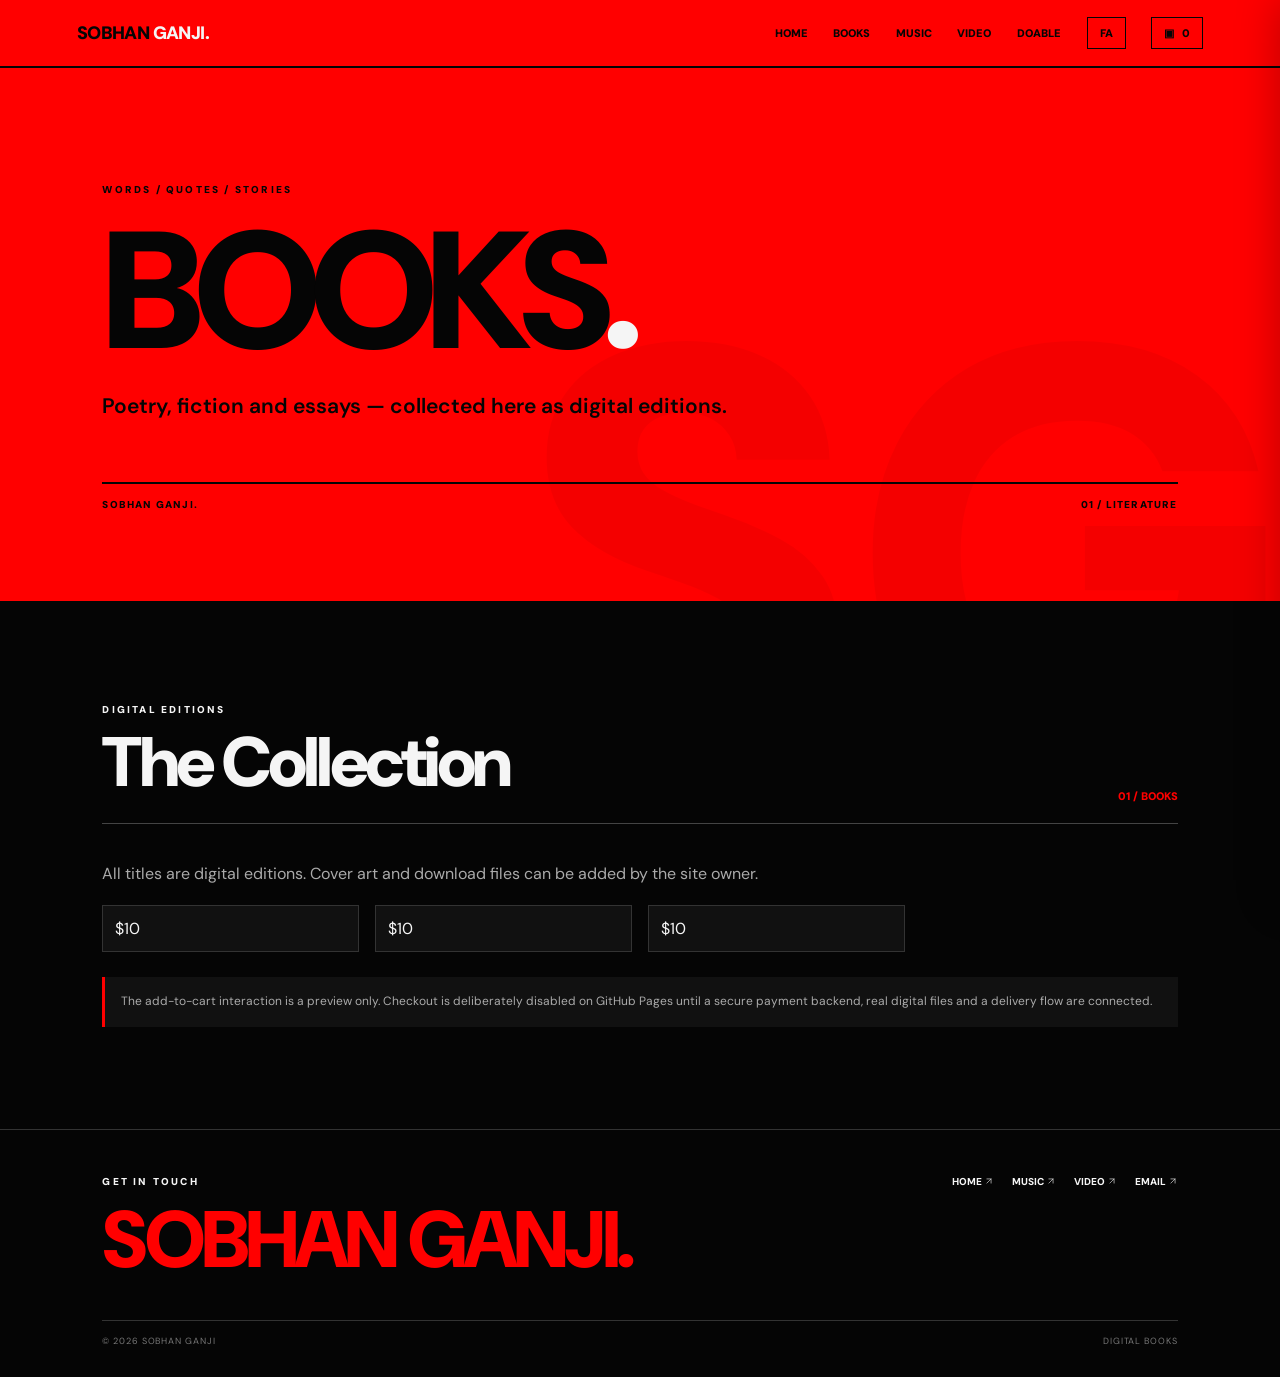
==== commit c8f607bb: "Organize personal archive navigation and sections" ====
--- a/book/index.html
+++ b/book/index.html
@@ -1,6 +1,6 @@
 <!doctype html>
 <html lang="en" dir="ltr"><head><meta charset="utf-8"><meta name="viewport" content="width=device-width,initial-scale=1"><meta name="theme-color" content="#ff0000"><meta name="description" content="Digital books by Sobhan Ganji."><title>Books — Sobhan Ganji</title><link rel="stylesheet" href="../styles/site.css"></head><body>
-<header class="site-header"><a class="brand" href="../">SOBHAN <span>GANJI.</span></a><nav class="site-nav" aria-label="Main navigation"><a href="../" data-en="Home" data-fa="خانه">Home</a><a href="../book/" data-en="Books" data-fa="کتاب‌ها">Books</a><a href="../music/" data-en="Music" data-fa="موسیقی">Music</a><a href="../video/" data-en="Video" data-fa="ویدیو">Video</a><a href="../hardo/" data-en="Hardo" data-fa="هردو">Hardo</a><button class="lang-button" type="button">FA</button><button class="cart-open" type="button" aria-label="Shopping cart">▣ <span class="cart-count">0</span></button></nav></header>
+<header class="site-header"><a class="brand" href="../">SOBHAN <span>GANJI.</span></a><nav class="site-nav" aria-label="Main navigation"><a href="../" data-en="Home" data-fa="خانه">Home</a><a href="../book/" data-en="Books" data-fa="کتاب‌ها">Books</a><a href="../music/" data-en="Music" data-fa="موسیقی">Music</a><a href="../video/" data-en="Video" data-fa="ویدیو">Video</a><a href="../hardo/" data-en="Doable" data-fa="کردنی">Doable</a><button class="lang-button" type="button">FA</button><button class="cart-open" type="button" aria-label="Shopping cart">▣ <span class="cart-count">0</span></button></nav></header>
 <main><section class="hero"><div class="hero-inner"><div class="eyebrow" data-en="WORDS / QUOTES / STORIES" data-fa="کلمات / شعر / روایت">WORDS / QUOTES / STORIES</div><h1><span data-en="BOOKS" data-fa="کتاب‌ها">BOOKS</span><span class="light">.</span></h1><p class="hero-copy" data-en="Poetry, fiction and essays — collected here as digital editions." data-fa="شعر، داستان و جستار؛ اینجا در قالب نسخه‌های دیجیتال گرد آمده‌اند.">Poetry, fiction and essays — collected here as digital editions.</p><div class="hero-rule"><span>SOBHAN GANJI.</span><span data-en="01 / LITERATURE" data-fa="۰۱ / ادبیات">01 / LITERATURE</span></div></div></section>
 <section class="section"><div class="section-inner"><div class="section-heading"><div><div class="eyebrow" data-en="DIGITAL EDITIONS" data-fa="نسخه‌های دیجیتال">DIGITAL EDITIONS</div><h2 data-en="The Collection" data-fa="مجموعهٔ کتاب‌ها">The Collection</h2></div><span class="section-index" data-en="01 / BOOKS" data-fa="۰۱ / کتاب‌ها">01 / BOOKS</span></div>
 <p class="product-intro" data-en="All titles are digital editions. Cover art and download files can be added by the site owner." data-fa="همهٔ عنوان‌ها نسخهٔ دیجیتال‌اند. جلدها و فایل‌های دانلود را صاحب سایت می‌تواند اضافه کند.">All titles are digital editions. Cover art and download files can be added by the site owner.</p>
--- a/styles/site.css
+++ b/styles/site.css
@@ -5,7 +5,7 @@
 .hero{background:var(--red);color:var(--black);padding:clamp(70px,9vw,140px) clamp(22px,8vw,120px) clamp(55px,7vw,90px);position:relative;overflow:hidden}.hero::after{content:'SG';position:absolute;right:-.02em;bottom:-.42em;font-size:clamp(260px,45vw,640px);font-weight:900;line-height:1;color:rgba(0,0,0,.045);pointer-events:none}.hero-inner{position:relative;z-index:1;max-width:var(--max);margin:auto}.eyebrow{font-size:10px;letter-spacing:.22em;font-weight:900;text-transform:uppercase}.fa .eyebrow{letter-spacing:0}.hero h1{font-size:clamp(68px,13vw,176px);line-height:.86;letter-spacing:-.075em;font-weight:900;margin:24px 0;max-width:1100px}.fa .hero h1{line-height:1.22;letter-spacing:0}.hero h1 .light{color:var(--white)}.hero-copy{max-width:700px;font-size:clamp(16px,2vw,21px);font-weight:600;line-height:1.9}.hero-rule{display:flex;justify-content:space-between;align-items:center;gap:20px;border-top:2px solid var(--black);margin-top:55px;padding-top:14px;font-size:10px;font-weight:900;letter-spacing:.12em}.fa .hero-rule{letter-spacing:0}
 .home-hero{display:grid;grid-template-columns:minmax(0,1.2fr) minmax(230px,.75fr);align-items:center;gap:clamp(35px,8vw,130px);max-width:var(--max);margin:auto}.home-hero .hero-copy{margin-top:25px}.signature{width:115px;height:58px;object-fit:contain;object-position:left;margin-top:22px}.fa .signature{object-position:right}.portrait-frame{position:relative;background:var(--black);padding:10px 10px 48px;max-width:380px;justify-self:end;width:100%}.portrait-frame img{width:100%;aspect-ratio:4/5;object-fit:cover;filter:grayscale(1)}.portrait-label{position:absolute;bottom:16px;left:16px;color:var(--red);font-size:10px;font-weight:900}.fa .portrait-label{left:auto;right:16px}.home-hero .hero-rule{margin-top:35px}
 .section{background:var(--black);color:var(--white);padding:clamp(65px,8vw,112px) clamp(22px,8vw,120px)}.section-inner{max-width:var(--max);margin:auto}.section-heading{display:flex;align-items:end;justify-content:space-between;gap:20px;border-bottom:1px solid #444;padding-bottom:20px;margin-bottom:35px}.section-heading h2{font-size:clamp(34px,6vw,70px);line-height:1.12;letter-spacing:-.055em;margin:8px 0 0;font-weight:900}.fa .section-heading h2{letter-spacing:0}.section-index{font-size:11px;color:var(--red);font-weight:900;white-space:nowrap}.statement{background:var(--white);color:var(--black);padding:clamp(65px,9vw,120px) clamp(22px,8vw,120px)}.statement-inner{max-width:var(--max);margin:auto}.statement h2{font-size:clamp(38px,7vw,94px);line-height:1.08;letter-spacing:-.055em;max-width:1100px;margin:18px 0}.fa .statement h2{letter-spacing:0;line-height:1.35}.statement h2 span{color:var(--red)}.statement p{max-width:680px;line-height:2;color:#333}
-.works-grid,.video-grid,.program-grid{display:grid;grid-template-columns:repeat(2,minmax(0,1fr));gap:2px;background:#333;border:1px solid #333}.work-card{background:var(--black);min-height:185px;padding:28px;display:flex;flex-direction:column;justify-content:space-between;transition:background .2s,color .2s}.work-card:hover{background:var(--red);color:var(--black)}.work-number{font-size:10px;color:var(--red);font-weight:900;letter-spacing:.12em}.work-card:hover .work-number{color:var(--black)}.work-card h3{font-size:clamp(25px,3vw,39px);margin:14px 0 7px;font-weight:900}.work-card p{margin:0;color:#aaa;font-size:13px;line-height:1.8}.work-card:hover p{color:var(--black)}.work-arrow{align-self:flex-end;color:var(--red);font-size:22px}.work-card:hover .work-arrow{color:var(--black)}.works-cta{display:flex;justify-content:space-between;align-items:center;gap:20px;border-top:1px solid #333;margin-top:12px;padding-top:18px;color:#aaa;font-size:12px}.text-link{color:var(--red);font-size:12px;font-weight:800}.text-link:hover{color:var(--white)}
+.arrow-icon{width:1em;height:1em;display:inline-block;vertical-align:-.12em;stroke:currentColor;stroke-width:1.45;stroke-linecap:round;stroke-linejoin:round;fill:none;flex:0 0 auto;shape-rendering:geometricPrecision}.works-grid,.video-grid,.program-grid{display:grid;grid-template-columns:repeat(2,minmax(0,1fr));gap:2px;background:#333;border:1px solid #333}.work-card{background:var(--black);min-height:185px;padding:28px;display:flex;flex-direction:column;justify-content:space-between;transition:background .2s,color .2s}.work-card:hover{background:var(--red);color:var(--black)}.work-number{font-size:10px;color:var(--red);font-weight:900;letter-spacing:.12em}.work-card:hover .work-number{color:var(--black)}.work-card h3{font-size:clamp(25px,3vw,39px);margin:14px 0 7px;font-weight:900}.work-card p{margin:0;color:#aaa;font-size:13px;line-height:1.8}.work-card:hover p{color:var(--black)}.work-arrow{align-self:flex-end;color:var(--red);font-size:22px}.work-arrow .arrow-icon{width:1.15em;height:1.15em;stroke-width:1.25}.work-card:hover .work-arrow{color:var(--black)}.works-cta{display:flex;justify-content:space-between;align-items:center;gap:20px;border-top:1px solid #333;margin-top:12px;padding-top:18px;color:#aaa;font-size:12px}.text-link{color:var(--red);font-size:12px;font-weight:800}.text-link:hover{color:var(--white)}
 .about-section{background:var(--white);color:var(--black);padding:clamp(65px,8vw,110px) clamp(22px,8vw,120px);display:grid;grid-template-columns:.45fr 1.4fr .55fr;gap:clamp(20px,5vw,65px);align-items:start}.about-label{display:flex;flex-direction:column;gap:18px}.about-year{font-size:11px;color:#777}.about-copy h2{font-size:clamp(30px,4vw,48px);margin:0 0 18px}.about-copy p{font-size:14px;line-height:2;margin:0 0 14px}.about-photo{background:var(--black);padding:8px 8px 16px;color:var(--white);font-size:9px;letter-spacing:.1em}.about-photo img{width:100%;aspect-ratio:4/5;object-fit:cover;filter:grayscale(1);margin-bottom:12px}.hardo-band{background:var(--red);color:var(--black);padding:clamp(60px,8vw,105px) clamp(22px,8vw,120px)}.hardo-band-inner{max-width:var(--max);margin:auto}.hardo-band h2{font-size:clamp(65px,13vw,150px);letter-spacing:-.07em;line-height:.9;margin:14px 0}.fa .hardo-band h2{letter-spacing:0}.hardo-band p{max-width:650px;line-height:2}.outline-link{display:inline-block;border:1px solid var(--black);padding:11px 16px;font-size:11px;font-weight:900;text-transform:uppercase}.outline-link:hover{background:var(--black);color:var(--red)}
 .product-intro{color:#aaa;line-height:1.9;margin:0 0 16px}.products-grid{display:grid;grid-template-columns:repeat(auto-fill,minmax(min(100%,245px),1fr));gap:16px}.product-card{background:var(--card);border:1px solid #333;padding:12px;display:flex;flex-direction:column;gap:12px;min-width:0;transition:border-color .2s}.product-card:hover{border-color:var(--red)}.product-cover{min-height:230px;aspect-ratio:4/3;background:linear-gradient(145deg,#151515,#080808);border:1px solid #4a1111;display:flex;flex-direction:column;justify-content:space-between;padding:12px;position:relative;overflow:hidden}.product-cover::after{content:'';position:absolute;right:-30px;bottom:-40px;width:140px;height:140px;border:1px solid rgba(255,0,0,.5);transform:rotate(45deg)}.cover-brand,.cover-note{font-size:9px;letter-spacing:.16em;font-weight:900;color:var(--red)}.cover-title{font-weight:900;font-size:clamp(18px,2vw,25px);line-height:1.3;max-width:90%;position:relative;z-index:1}.cover-index{position:absolute;right:12px;bottom:45px;color:#333;font-size:50px;font-weight:900;z-index:1}.product-card h3{font-size:18px;line-height:1.45;margin:0;font-weight:800}.product-description{font-size:12px;color:#aaa;line-height:1.7;min-height:20px}.price-row{margin-top:auto;display:flex;align-items:center;justify-content:space-between;gap:12px}.price{color:var(--red);font-weight:900}.add-cart{border:0;background:var(--red);color:var(--black);font-size:11px;font-weight:900;padding:10px 13px}.add-cart:hover{background:var(--white)}.product-note{border-left:3px solid var(--red);background:#111;padding:14px 16px;color:#aaa;font-size:12px;line-height:1.8;margin-top:25px}.fa .product-note{border-left:0;border-right:3px solid var(--red)}[data-catalog-lang][hidden]{display:none!important}
 .video-grid{background:transparent;border:0;gap:16px}.video-card,.program-card{background:#111;border:1px solid #333;min-width:0}.video-placeholder{aspect-ratio:16/7;background:repeating-linear-gradient(135deg,#101010 0,#101010 14px,#161616 14px,#161616 28px);display:grid;place-content:center;justify-items:center;gap:10px;color:var(--red)}.play-circle{border:1px solid var(--red);width:42px;height:42px;border-radius:50%;display:grid;place-items:center;font-size:20px}.video-placeholder span{font-size:9px;color:#aaa;letter-spacing:.14em;font-weight:900}.video-copy,.program-copy{padding:18px}.video-copy h3,.program-copy h3{font-size:20px;margin:8px 0;line-height:1.4}.video-copy p,.program-copy p{font-size:12px;color:#aaa;line-height:1.7}.program-heading{margin-top:60px}.program-heading h2{font-size:clamp(32px,6vw,65px);margin:8px 0 18px;letter-spacing:-.04em}.fa .program-heading h2{letter-spacing:0}.program-grid{background:transparent;border:0;gap:16px}.program-card{display:grid;grid-template-columns:minmax(100px,.45fr) 1fr;align-items:stretch}.program-art{position:relative;background:#f5f5f5;display:grid;place-items:center;padding:15px;min-height:150px}.program-art img{max-height:100px;object-fit:contain}.program-art span{position:absolute;top:8px;right:8px;color:var(--red);font-size:10px;font-weight:900}.program-copy h3{font-size:18px}.program-copy .muted{font-size:10px;color:#777}
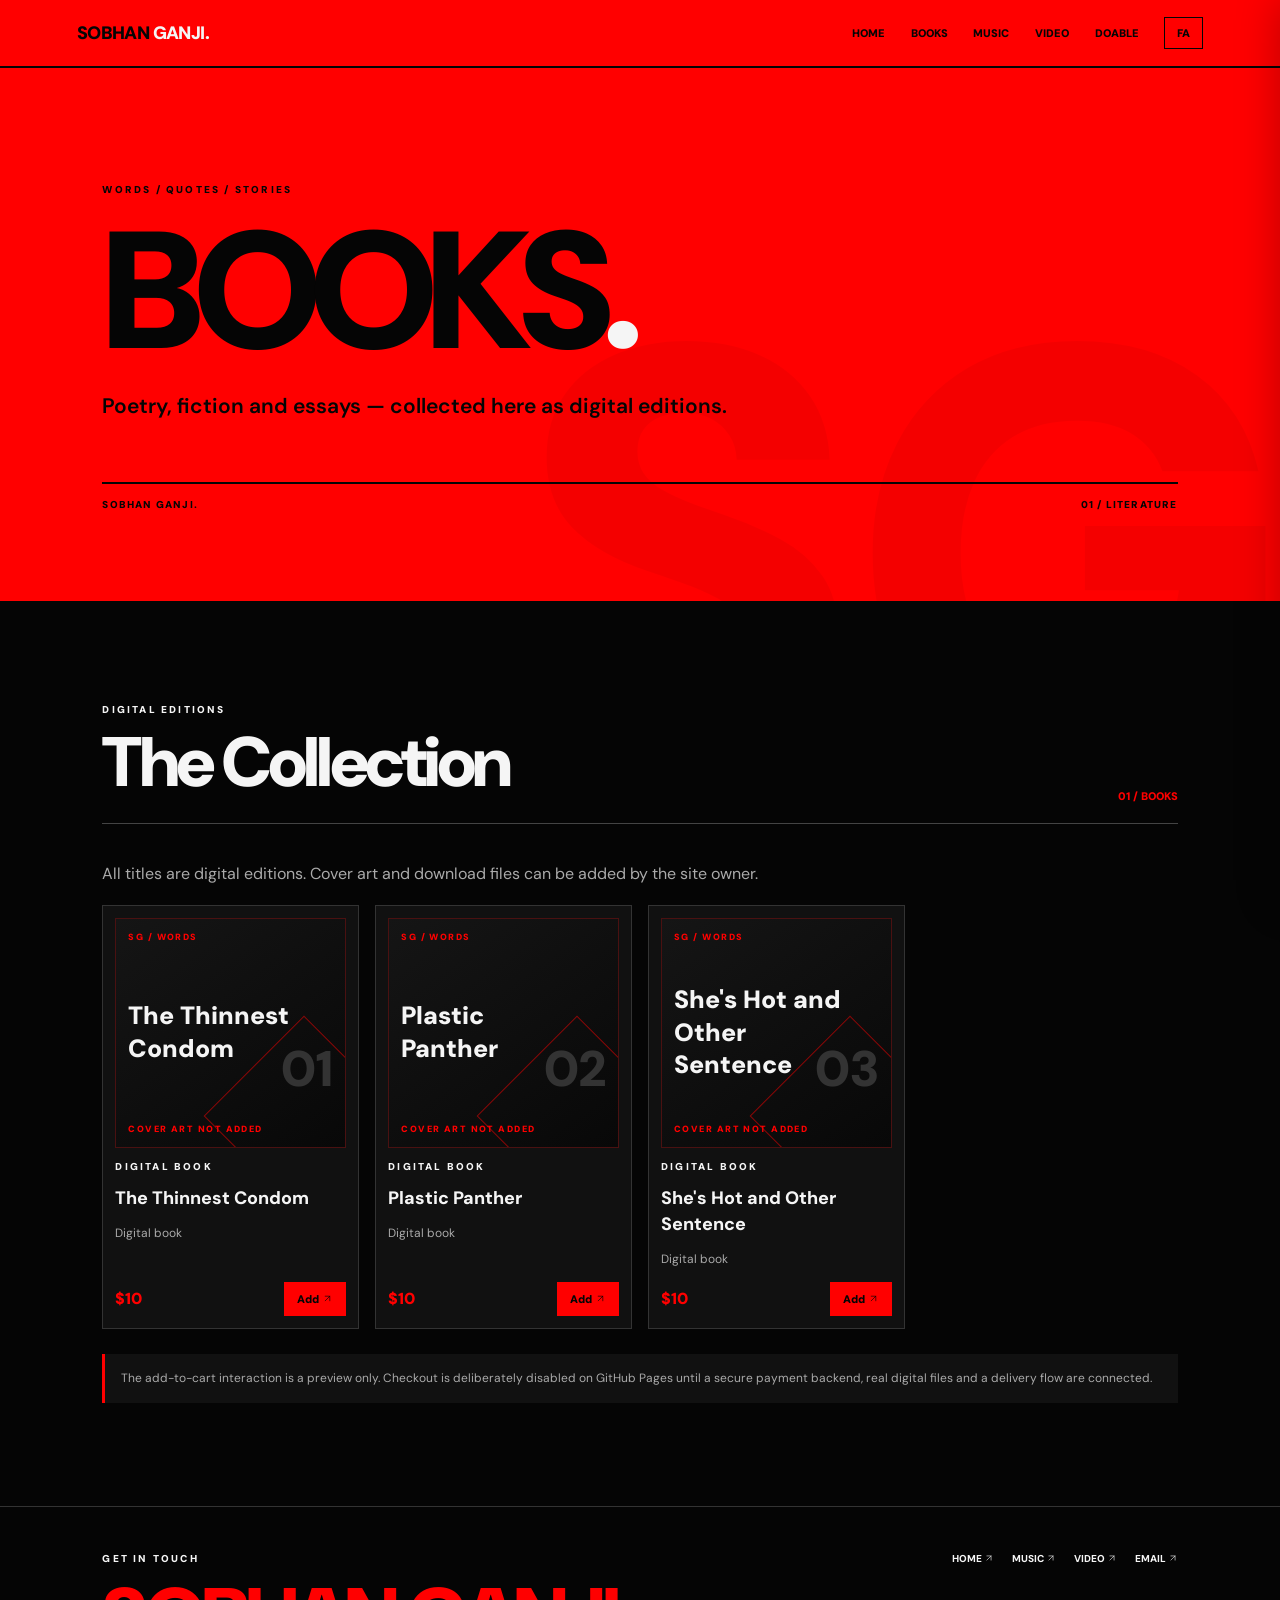
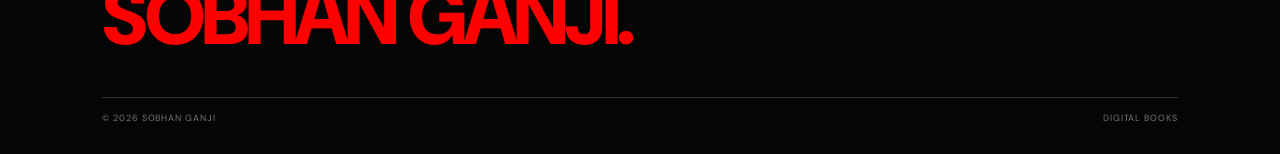
==== commit ba94f4f7: "Remove cart control from books page" ====
--- a/book/index.html
+++ b/book/index.html
@@ -1,6 +1,6 @@
 <!doctype html>
 <html lang="en" dir="ltr"><head><meta charset="utf-8"><meta name="viewport" content="width=device-width,initial-scale=1"><meta name="theme-color" content="#ff0000"><meta name="description" content="Digital books by Sobhan Ganji."><title>Books — Sobhan Ganji</title><link rel="stylesheet" href="../styles/site.css"></head><body>
-<header class="site-header"><a class="brand" href="../">SOBHAN <span>GANJI.</span></a><nav class="site-nav" aria-label="Main navigation"><a href="../" data-en="Home" data-fa="خانه">Home</a><a href="../book/" data-en="Books" data-fa="کتاب‌ها">Books</a><a href="../music/" data-en="Music" data-fa="موسیقی">Music</a><a href="../video/" data-en="Video" data-fa="ویدیو">Video</a><a href="../hardo/" data-en="Doable" data-fa="کردنی">Doable</a><button class="lang-button" type="button">FA</button><button class="cart-open" type="button" aria-label="Shopping cart">▣ <span class="cart-count">0</span></button></nav></header>
+<header class="site-header"><a class="brand" href="../">SOBHAN <span>GANJI.</span></a><nav class="site-nav" aria-label="Main navigation"><a href="../" data-en="Home" data-fa="خانه">Home</a><a href="../book/" data-en="Books" data-fa="کتاب‌ها">Books</a><a href="../music/" data-en="Music" data-fa="موسیقی">Music</a><a href="../video/" data-en="Video" data-fa="ویدیو">Video</a><a href="../hardo/" data-en="Doable" data-fa="کردنی">Doable</a><button class="lang-button" type="button">FA</button></nav></header>
 <main><section class="hero"><div class="hero-inner"><div class="eyebrow" data-en="WORDS / QUOTES / STORIES" data-fa="کلمات / شعر / روایت">WORDS / QUOTES / STORIES</div><h1><span data-en="BOOKS" data-fa="کتاب‌ها">BOOKS</span><span class="light">.</span></h1><p class="hero-copy" data-en="Poetry, fiction and essays — collected here as digital editions." data-fa="شعر، داستان و جستار؛ اینجا در قالب نسخه‌های دیجیتال گرد آمده‌اند.">Poetry, fiction and essays — collected here as digital editions.</p><div class="hero-rule"><span>SOBHAN GANJI.</span><span data-en="01 / LITERATURE" data-fa="۰۱ / ادبیات">01 / LITERATURE</span></div></div></section>
 <section class="section"><div class="section-inner"><div class="section-heading"><div><div class="eyebrow" data-en="DIGITAL EDITIONS" data-fa="نسخه‌های دیجیتال">DIGITAL EDITIONS</div><h2 data-en="The Collection" data-fa="مجموعهٔ کتاب‌ها">The Collection</h2></div><span class="section-index" data-en="01 / BOOKS" data-fa="۰۱ / کتاب‌ها">01 / BOOKS</span></div>
 <p class="product-intro" data-en="All titles are digital editions. Cover art and download files can be added by the site owner." data-fa="همهٔ عنوان‌ها نسخهٔ دیجیتال‌اند. جلدها و فایل‌های دانلود را صاحب سایت می‌تواند اضافه کند.">All titles are digital editions. Cover art and download files can be added by the site owner.</p>
@@ -9,7 +9,15 @@
 <article class="product-card" data-catalog-lang="fa" data-product-id="book-shomal" data-title-fa="شمال بی‌تو به اندازهٔ شمال کم است" data-title-en="The North Is Not North Enough Without You" data-price-toman="200000" data-price-usd="10"><div class="product-cover"><span class="cover-brand">SG / WORDS</span><span class="cover-title">شمال بی‌تو به اندازهٔ شمال کم است</span><span class="cover-index">02</span><span class="cover-note" data-en="COVER ART NOT ADDED" data-fa="جلد اصلی هنوز بارگذاری نشده">COVER ART NOT ADDED</span></div><span class="eyebrow" data-en="DIGITAL BOOK" data-fa="کتاب دیجیتال">DIGITAL BOOK</span><h3 class="product-title">شمال بی‌تو به اندازهٔ شمال کم است</h3><div class="product-description" data-en="Digital book" data-fa="کتاب دیجیتال">کتاب دیجیتال</div><div class="price-row"><span class="price" data-price-toman="200000" data-price-usd="10">$10</span><button class="add-cart" type="button" data-add-id="book-shomal" data-en="Add ↗" data-fa="افزودن ↗">Add ↗</button></div></article>
 <article class="product-card" data-catalog-lang="fa" data-product-id="book-an-deraz" data-title-fa="آن دراز" data-title-en="That Long One" data-price-toman="200000" data-price-usd="10"><div class="product-cover"><span class="cover-brand">SG / WORDS</span><span class="cover-title">آن دراز</span><span class="cover-index">03</span><span class="cover-note" data-en="COVER ART NOT ADDED" data-fa="جلد اصلی هنوز بارگذاری نشده">COVER ART NOT ADDED</span></div><span class="eyebrow" data-en="DIGITAL BOOK" data-fa="کتاب دیجیتال">DIGITAL BOOK</span><h3 class="product-title">آن دراز</h3><div class="product-description" data-en="Digital book" data-fa="کتاب دیجیتال">کتاب دیجیتال</div><div class="price-row"><span class="price" data-price-toman="200000" data-price-usd="10">$10</span><button class="add-cart" type="button" data-add-id="book-an-deraz" data-en="Add ↗" data-fa="افزودن ↗">Add ↗</button></div></article>
 <article class="product-card" data-catalog-lang="fa" data-product-id="book-hichkas-tanha-nist" data-title-fa="هیچ‌کس تنها نیست" data-title-en="No One Is Alone" data-price-toman="200000" data-price-usd="10"><div class="product-cover"><span class="cover-brand">SG / WORDS</span><span class="cover-title">هیچ‌کس تنها نیست</span><span class="cover-index">04</span><span class="cover-note" data-en="COVER ART NOT ADDED" data-fa="جلد اصلی هنوز بارگذاری نشده">COVER ART NOT ADDED</span></div><span class="eyebrow" data-en="DIGITAL BOOK" data-fa="کتاب دیجیتال">DIGITAL BOOK</span><h3 class="product-title">هیچ‌کس تنها نیست</h3><div class="product-description" data-en="Novella · 2009" data-fa="داستان بلند · ۱۳۸۸">داستان بلند · ۱۳۸۸</div><div class="price-row"><span class="price" data-price-toman="200000" data-price-usd="10">$10</span><button class="add-cart" type="button" data-add-id="book-hichkas-tanha-nist" data-en="Add ↗" data-fa="افزودن ↗">Add ↗</button></div></article>
-<article class="product-card" data-catalog-lang="fa" data-product-id="book-jadooye-jabehei" data-title-fa="جادوی جعبه‌ای" data-title-en="The Magic of the Box" data-price-toman="200000" data-price-usd="10"><div class="product-cover"><span class="cover-brand">SG / WORDS</span><span class="cover-title">جادوی جعبه‌ای</span><span class="cover-index">05</span><span class="cover-note" data-en="COVER ART NOT ADDED" data-fa="جلد اصلی هنوز بارگذاری نشده">COVER ART NOT ADDED</span></div><span class="eyebrow" data-en="DIGITAL BOOK" data-fa="کتاب دیجیتال">DIGITAL BOOK</span><h3 class="product-title">جادوی جعبه‌ای</h3><div class="product-description" data-en="Essays on screen drama · 2014" data-fa="جستارهایی دربارهٔ درام‌های تصویری · ۱۳۹۳">جستارهایی دربارهٔ درام‌های تصویری · ۱۳۹۳</div><div class="price-row"><span class="price" data-price-toman="200000" data-price-usd="10">$10</span><button class="add-cart" type="button" data-add-id="book-jadooye-jabehei" data-en="Add ↗" data-fa="افزودن ↗">Add ↗</button></div></article>
+<article class="product-card" data-catalog-lang="fa" data-product-id="book-jadooye-jabehei" data-title-fa="جادوی جعبه‌ای" data-title-en="The Magic of the Box" data-price-toman="300000" data-price-usd="10">
+<div class="product-cover"><span class="cover-brand">SG / WORDS</span><span class="cover-title">جادوی جعبه‌ای</span><span class="cover-index">05</span><span class="cover-note" data-en="ORIGINAL COVER" data-fa="جلد اصلی کتاب">ORIGINAL COVER</span></div>
+<span class="eyebrow" data-en="DIGITAL BOOK · ESSAYS" data-fa="کتاب دیجیتال · جستار">DIGITAL BOOK · ESSAYS</span>
+<h3 class="product-title">جادوی جعبه‌ای</h3>
+<div class="product-description" data-en="A companion to more than 50 acclaimed TV dramas. A personal recommendation guide on the art and possibilities of serial storytelling." data-fa="راهنمایی صمیمانه برای مواجهه با بیش از ۵۰ سریال مطرح جهان؛ جستارهایی دربارهٔ ظرفیت‌های روایت دنباله‌دار و هنر سریال‌سازی.">راهنمایی صمیمانه برای مواجهه با بیش از ۵۰ سریال مطرح جهان؛ جستارهایی دربارهٔ ظرفیت‌های روایت دنباله‌دار و هنر سریال‌سازی.</div>
+<details class="product-details"><summary data-en="About this book" data-fa="دربارهٔ کتاب">دربارهٔ کتاب</summary>
+<p data-en="The Magic of the Box (A Guide to Facing Serial Dramas) is a collection of personal notes on more than 50 notable series, arranged alphabetically rather than by ranking. The author presents it not as an academic critique, but as a candid and humorous recommendation letter from one friend to another. Along the way, the book considers art through creativity, commitment and beauty; the importance of an artwork's impact; the relationship between form and content; and banality as mechanically predictable repetition." data-fa="«جادوی جعبه‌ای» (راهنمای مواجهه با درام‌های دنباله‌دار) مجموعه‌ای از یادداشت‌های شخصی دربارهٔ بیش از ۵۰ سریال مطرح جهان است که به ترتیب الفبایی تنظیم شده‌اند، نه بر پایهٔ رتبه‌بندی. نویسنده کتاب را نقدی آکادمیک نمی‌داند؛ آن را توصیه‌نامه‌ای صریح و طنزآمیز می‌بیند، شبیه روایت تجربه‌های تصویری یک دوست برای دوستی دیگر. در خلال معرفی سریال‌ها، از هنر با سه مؤلفهٔ خلاقیت، تعهد و زیبایی، اهمیت تأثیرگذاری اثر، نسبت فرم و محتوا و ابتذال به‌مثابهٔ تکرار مکانیکی و قابل‌پیش‌بینی سخن می‌گوید.">«جادوی جعبه‌ای» (راهنمای مواجهه با درام‌های دنباله‌دار) مجموعه‌ای از یادداشت‌های شخصی دربارهٔ بیش از ۵۰ سریال مطرح جهان است که به ترتیب الفبایی تنظیم شده‌اند، نه بر پایهٔ رتبه‌بندی. نویسنده کتاب را نقدی آکادمیک نمی‌داند؛ آن را توصیه‌نامه‌ای صریح و طنزآمیز می‌بیند، شبیه روایت تجربه‌های تصویری یک دوست برای دوستی دیگر. در خلال معرفی سریال‌ها، از هنر با سه مؤلفهٔ خلاقیت، تعهد و زیبایی، اهمیت تأثیرگذاری اثر، نسبت فرم و محتوا و ابتذال به‌مثابهٔ تکرار مکانیکی و قابل‌پیش‌بینی سخن می‌گوید.</p>
+</details>
+<div class="price-row"><span class="price" data-price-toman="300000" data-price-usd="10">۳۰۰٬۰۰۰ تومان</span><button class="add-cart" type="button" data-add-id="book-jadooye-jabehei" data-en="Add ↗" data-fa="افزودن ↗">افزودن ↗</button></div></article>
 <article class="product-card" data-catalog-lang="fa" data-product-id="book-idehaei-baraye-dozdidan" data-title-fa="ایده‌هایی برای دزدیدن" data-title-en="Ideas to Steal" data-price-toman="200000" data-price-usd="10"><div class="product-cover"><span class="cover-brand">SG / WORDS</span><span class="cover-title">ایده‌هایی برای دزدیدن</span><span class="cover-index">06</span><span class="cover-note" data-en="COVER ART NOT ADDED" data-fa="جلد اصلی هنوز بارگذاری نشده">COVER ART NOT ADDED</span></div><span class="eyebrow" data-en="DIGITAL BOOK" data-fa="کتاب دیجیتال">DIGITAL BOOK</span><h3 class="product-title">ایده‌هایی برای دزدیدن</h3><div class="product-description" data-en="Digital book" data-fa="کتاب دیجیتال">کتاب دیجیتال</div><div class="price-row"><span class="price" data-price-toman="200000" data-price-usd="10">$10</span><button class="add-cart" type="button" data-add-id="book-idehaei-baraye-dozdidan" data-en="Add ↗" data-fa="افزودن ↗">Add ↗</button></div></article>
 <article class="product-card" data-catalog-lang="en" data-product-id="book-thinnest-condom" data-title-fa="The Thinnest Condom" data-title-en="The Thinnest Condom" data-price-toman="200000" data-price-usd="10"><div class="product-cover"><span class="cover-brand">SG / WORDS</span><span class="cover-title">The Thinnest Condom</span><span class="cover-index">01</span><span class="cover-note" data-en="COVER ART NOT ADDED" data-fa="جلد اصلی هنوز بارگذاری نشده">COVER ART NOT ADDED</span></div><span class="eyebrow" data-en="DIGITAL BOOK" data-fa="کتاب دیجیتال">DIGITAL BOOK</span><h3 class="product-title">The Thinnest Condom</h3><div class="product-description" data-en="Digital book" data-fa="کتاب دیجیتال">Digital book</div><div class="price-row"><span class="price" data-price-toman="200000" data-price-usd="10">$10</span><button class="add-cart" type="button" data-add-id="book-thinnest-condom" data-en="Add ↗" data-fa="افزودن ↗">Add ↗</button></div></article>
 <article class="product-card" data-catalog-lang="en" data-product-id="book-plastic-panther" data-title-fa="Plastic Panther" data-title-en="Plastic Panther" data-price-toman="200000" data-price-usd="10"><div class="product-cover"><span class="cover-brand">SG / WORDS</span><span class="cover-title">Plastic Panther</span><span class="cover-index">02</span><span class="cover-note" data-en="COVER ART NOT ADDED" data-fa="جلد اصلی هنوز بارگذاری نشده">COVER ART NOT ADDED</span></div><span class="eyebrow" data-en="DIGITAL BOOK" data-fa="کتاب دیجیتال">DIGITAL BOOK</span><h3 class="product-title">Plastic Panther</h3><div class="product-description" data-en="Digital book" data-fa="کتاب دیجیتال">Digital book</div><div class="price-row"><span class="price" data-price-toman="200000" data-price-usd="10">$10</span><button class="add-cart" type="button" data-add-id="book-plastic-panther" data-en="Add ↗" data-fa="افزودن ↗">Add ↗</button></div></article>
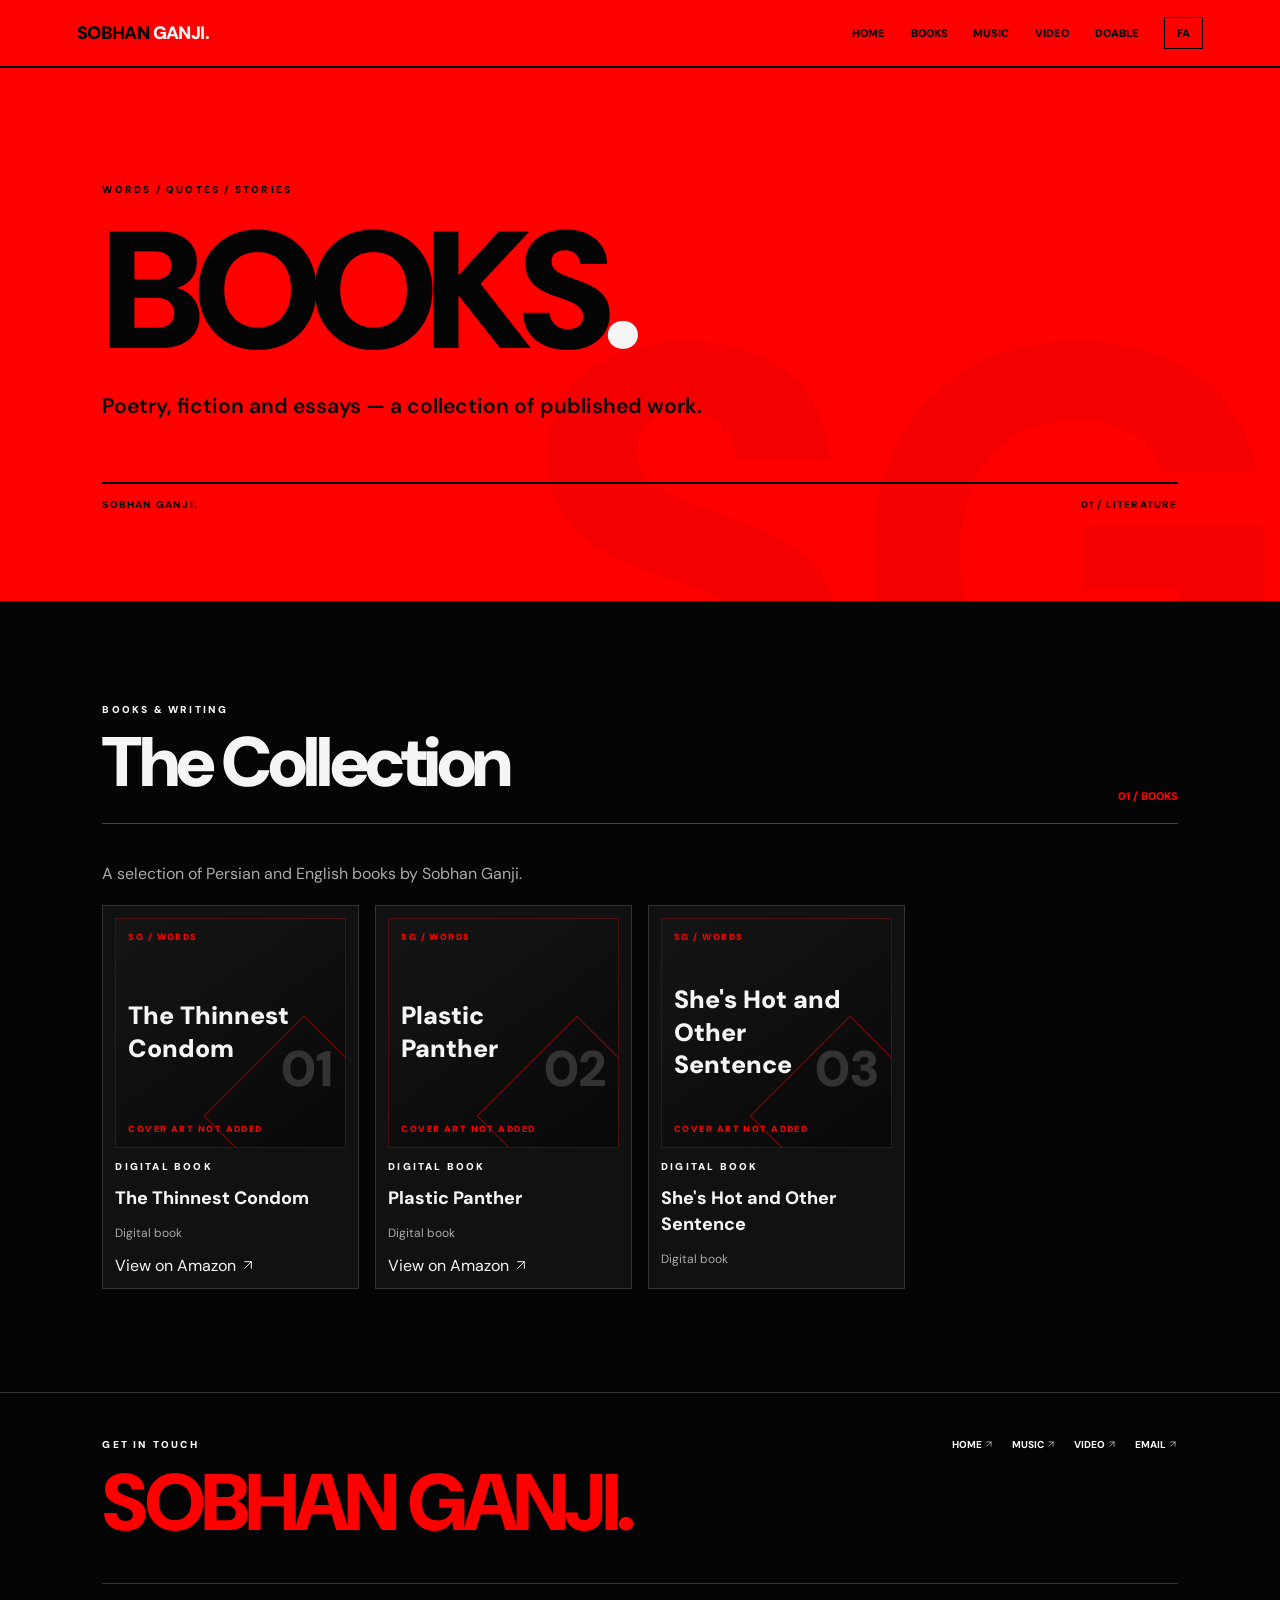
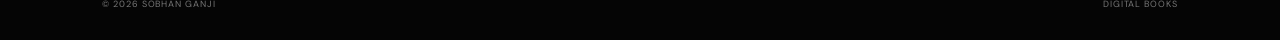
==== commit 02381dff: "Turn books catalog into bilingual portfolio archive" ====
--- a/book/index.html
+++ b/book/index.html
@@ -1,14 +1,14 @@
 <!doctype html>
 <html lang="en" dir="ltr"><head><meta charset="utf-8"><meta name="viewport" content="width=device-width,initial-scale=1"><meta name="theme-color" content="#ff0000"><meta name="description" content="Digital books by Sobhan Ganji."><title>Books — Sobhan Ganji</title><link rel="stylesheet" href="../styles/site.css"></head><body>
 <header class="site-header"><a class="brand" href="../">SOBHAN <span>GANJI.</span></a><nav class="site-nav" aria-label="Main navigation"><a href="../" data-en="Home" data-fa="خانه">Home</a><a href="../book/" data-en="Books" data-fa="کتاب‌ها">Books</a><a href="../music/" data-en="Music" data-fa="موسیقی">Music</a><a href="../video/" data-en="Video" data-fa="ویدیو">Video</a><a href="../hardo/" data-en="Doable" data-fa="کردنی">Doable</a><button class="lang-button" type="button">FA</button></nav></header>
-<main><section class="hero"><div class="hero-inner"><div class="eyebrow" data-en="WORDS / QUOTES / STORIES" data-fa="کلمات / شعر / روایت">WORDS / QUOTES / STORIES</div><h1><span data-en="BOOKS" data-fa="کتاب‌ها">BOOKS</span><span class="light">.</span></h1><p class="hero-copy" data-en="Poetry, fiction and essays — collected here as digital editions." data-fa="شعر، داستان و جستار؛ اینجا در قالب نسخه‌های دیجیتال گرد آمده‌اند.">Poetry, fiction and essays — collected here as digital editions.</p><div class="hero-rule"><span>SOBHAN GANJI.</span><span data-en="01 / LITERATURE" data-fa="۰۱ / ادبیات">01 / LITERATURE</span></div></div></section>
-<section class="section"><div class="section-inner"><div class="section-heading"><div><div class="eyebrow" data-en="DIGITAL EDITIONS" data-fa="نسخه‌های دیجیتال">DIGITAL EDITIONS</div><h2 data-en="The Collection" data-fa="مجموعهٔ کتاب‌ها">The Collection</h2></div><span class="section-index" data-en="01 / BOOKS" data-fa="۰۱ / کتاب‌ها">01 / BOOKS</span></div>
-<p class="product-intro" data-en="All titles are digital editions. Cover art and download files can be added by the site owner." data-fa="همهٔ عنوان‌ها نسخهٔ دیجیتال‌اند. جلدها و فایل‌های دانلود را صاحب سایت می‌تواند اضافه کند.">All titles are digital editions. Cover art and download files can be added by the site owner.</p>
+<main><section class="hero"><div class="hero-inner"><div class="eyebrow" data-en="WORDS / QUOTES / STORIES" data-fa="کلمات / شعر / روایت">WORDS / QUOTES / STORIES</div><h1><span data-en="BOOKS" data-fa="کتاب‌ها">BOOKS</span><span class="light">.</span></h1><p class="hero-copy" data-en="Poetry, fiction and essays — a collection of published work." data-fa="شعر، داستان و جستار؛ مجموعه‌ای از آثار منتشرشده.">Poetry, fiction and essays — collected here as digital editions.</p><div class="hero-rule"><span>SOBHAN GANJI.</span><span data-en="01 / LITERATURE" data-fa="۰۱ / ادبیات">01 / LITERATURE</span></div></div></section>
+<section class="section"><div class="section-inner"><div class="section-heading"><div><div class="eyebrow" data-en="BOOKS & WRITING" data-fa="کتاب‌ها و نوشته‌ها">DIGITAL EDITIONS</div><h2 data-en="The Collection" data-fa="مجموعهٔ کتاب‌ها">The Collection</h2></div><span class="section-index" data-en="01 / BOOKS" data-fa="۰۱ / کتاب‌ها">01 / BOOKS</span></div>
+<p class="product-intro" data-en="A selection of Persian and English books by Sobhan Ganji." data-fa="گزیده‌ای از کتاب‌های فارسی و انگلیسی سبحان گنجی.">All titles are digital editions. Cover art and download files can be added by the site owner.</p>
 <div class="products-grid">
-<article class="product-card" data-catalog-lang="fa" data-product-id="book-lay-paye-panda" data-title-fa="لای پای پاندا" data-title-en="The Panda Between the Legs" data-price-toman="200000" data-price-usd="10"><div class="product-cover"><span class="cover-brand">SG / WORDS</span><span class="cover-title">لای پای پاندا</span><span class="cover-index">01</span><span class="cover-note" data-en="COVER ART NOT ADDED" data-fa="جلد اصلی هنوز بارگذاری نشده">COVER ART NOT ADDED</span></div><span class="eyebrow" data-en="DIGITAL BOOK" data-fa="کتاب دیجیتال">DIGITAL BOOK</span><h3 class="product-title">لای پای پاندا</h3><div class="product-description" data-en="Selected poems · 2022" data-fa="گزیدهٔ شعرها · ۱۴۰۱">گزیدهٔ شعرها · ۱۴۰۱</div><div class="price-row"><span class="price" data-price-toman="200000" data-price-usd="10">$10</span><button class="add-cart" type="button" data-add-id="book-lay-paye-panda" data-en="Add ↗" data-fa="افزودن ↗">Add ↗</button></div></article>
-<article class="product-card" data-catalog-lang="fa" data-product-id="book-shomal" data-title-fa="شمال بی‌تو به اندازهٔ شمال کم است" data-title-en="The North Is Not North Enough Without You" data-price-toman="200000" data-price-usd="10"><div class="product-cover"><span class="cover-brand">SG / WORDS</span><span class="cover-title">شمال بی‌تو به اندازهٔ شمال کم است</span><span class="cover-index">02</span><span class="cover-note" data-en="COVER ART NOT ADDED" data-fa="جلد اصلی هنوز بارگذاری نشده">COVER ART NOT ADDED</span></div><span class="eyebrow" data-en="DIGITAL BOOK" data-fa="کتاب دیجیتال">DIGITAL BOOK</span><h3 class="product-title">شمال بی‌تو به اندازهٔ شمال کم است</h3><div class="product-description" data-en="Digital book" data-fa="کتاب دیجیتال">کتاب دیجیتال</div><div class="price-row"><span class="price" data-price-toman="200000" data-price-usd="10">$10</span><button class="add-cart" type="button" data-add-id="book-shomal" data-en="Add ↗" data-fa="افزودن ↗">Add ↗</button></div></article>
-<article class="product-card" data-catalog-lang="fa" data-product-id="book-an-deraz" data-title-fa="آن دراز" data-title-en="That Long One" data-price-toman="200000" data-price-usd="10"><div class="product-cover"><span class="cover-brand">SG / WORDS</span><span class="cover-title">آن دراز</span><span class="cover-index">03</span><span class="cover-note" data-en="COVER ART NOT ADDED" data-fa="جلد اصلی هنوز بارگذاری نشده">COVER ART NOT ADDED</span></div><span class="eyebrow" data-en="DIGITAL BOOK" data-fa="کتاب دیجیتال">DIGITAL BOOK</span><h3 class="product-title">آن دراز</h3><div class="product-description" data-en="Digital book" data-fa="کتاب دیجیتال">کتاب دیجیتال</div><div class="price-row"><span class="price" data-price-toman="200000" data-price-usd="10">$10</span><button class="add-cart" type="button" data-add-id="book-an-deraz" data-en="Add ↗" data-fa="افزودن ↗">Add ↗</button></div></article>
-<article class="product-card" data-catalog-lang="fa" data-product-id="book-hichkas-tanha-nist" data-title-fa="هیچ‌کس تنها نیست" data-title-en="No One Is Alone" data-price-toman="200000" data-price-usd="10"><div class="product-cover"><span class="cover-brand">SG / WORDS</span><span class="cover-title">هیچ‌کس تنها نیست</span><span class="cover-index">04</span><span class="cover-note" data-en="COVER ART NOT ADDED" data-fa="جلد اصلی هنوز بارگذاری نشده">COVER ART NOT ADDED</span></div><span class="eyebrow" data-en="DIGITAL BOOK" data-fa="کتاب دیجیتال">DIGITAL BOOK</span><h3 class="product-title">هیچ‌کس تنها نیست</h3><div class="product-description" data-en="Novella · 2009" data-fa="داستان بلند · ۱۳۸۸">داستان بلند · ۱۳۸۸</div><div class="price-row"><span class="price" data-price-toman="200000" data-price-usd="10">$10</span><button class="add-cart" type="button" data-add-id="book-hichkas-tanha-nist" data-en="Add ↗" data-fa="افزودن ↗">Add ↗</button></div></article>
+<article class="product-card" data-catalog-lang="fa" data-product-id="book-lay-paye-panda" data-title-fa="لای پای پاندا" data-title-en="The Panda Between the Legs" data-price-toman="200000" data-price-usd="10"><div class="product-cover"><span class="cover-brand">SG / WORDS</span><span class="cover-title">لای پای پاندا</span><span class="cover-index">01</span><span class="cover-note" data-en="COVER ART NOT ADDED" data-fa="جلد اصلی هنوز بارگذاری نشده">COVER ART NOT ADDED</span></div><span class="eyebrow" data-en="DIGITAL BOOK" data-fa="کتاب دیجیتال">DIGITAL BOOK</span><h3 class="product-title">لای پای پاندا</h3><div class="product-description" data-en="Selected poems · 2022" data-fa="گزیدهٔ شعرها · ۱۴۰۱">گزیدهٔ شعرها · ۱۴۰۱</div><a class="external-link" href="https://www.amazon.com/s?k=The+Panda+Between+the+Legs+Sobhan+Ganji&i=stripbooks" target="_blank" rel="noopener" data-en="Find the print edition on Amazon ↗" data-fa="مشاهدهٔ نسخهٔ چاپی در آمازون ↗">Find the print edition on Amazon ↗</a></article>
+<article class="product-card" data-catalog-lang="fa" data-product-id="book-shomal" data-title-fa="شمال بی‌تو به اندازهٔ شمال کم است" data-title-en="The North Is Not North Enough Without You" data-price-toman="200000" data-price-usd="10"><div class="product-cover"><span class="cover-brand">SG / WORDS</span><span class="cover-title">شمال بی‌تو به اندازهٔ شمال کم است</span><span class="cover-index">02</span><span class="cover-note" data-en="COVER ART NOT ADDED" data-fa="جلد اصلی هنوز بارگذاری نشده">COVER ART NOT ADDED</span></div><span class="eyebrow" data-en="DIGITAL BOOK" data-fa="کتاب دیجیتال">DIGITAL BOOK</span><h3 class="product-title">شمال بی‌تو به اندازهٔ شمال کم است</h3><div class="product-description" data-en="Digital book" data-fa="کتاب دیجیتال">کتاب دیجیتال</div></article>
+<article class="product-card" data-catalog-lang="fa" data-product-id="book-an-deraz" data-title-fa="آن دراز" data-title-en="That Long One" data-price-toman="200000" data-price-usd="10"><div class="product-cover"><span class="cover-brand">SG / WORDS</span><span class="cover-title">آن دراز</span><span class="cover-index">03</span><span class="cover-note" data-en="COVER ART NOT ADDED" data-fa="جلد اصلی هنوز بارگذاری نشده">COVER ART NOT ADDED</span></div><span class="eyebrow" data-en="DIGITAL BOOK" data-fa="کتاب دیجیتال">DIGITAL BOOK</span><h3 class="product-title">آن دراز</h3><div class="product-description" data-en="Digital book" data-fa="کتاب دیجیتال">کتاب دیجیتال</div></article>
+<article class="product-card" data-catalog-lang="fa" data-product-id="book-hichkas-tanha-nist" data-title-fa="هیچ‌کس تنها نیست" data-title-en="No One Is Alone" data-price-toman="200000" data-price-usd="10"><div class="product-cover"><span class="cover-brand">SG / WORDS</span><span class="cover-title">هیچ‌کس تنها نیست</span><span class="cover-index">04</span><span class="cover-note" data-en="COVER ART NOT ADDED" data-fa="جلد اصلی هنوز بارگذاری نشده">COVER ART NOT ADDED</span></div><span class="eyebrow" data-en="DIGITAL BOOK" data-fa="کتاب دیجیتال">DIGITAL BOOK</span><h3 class="product-title">هیچ‌کس تنها نیست</h3><div class="product-description" data-en="Novella · 2009" data-fa="داستان بلند · ۱۳۸۸">داستان بلند · ۱۳۸۸</div></article>
 <article class="product-card" data-catalog-lang="fa" data-product-id="book-jadooye-jabehei" data-title-fa="جادوی جعبه‌ای" data-title-en="The Magic of the Box" data-price-toman="300000" data-price-usd="10">
 <div class="product-cover"><span class="cover-brand">SG / WORDS</span><span class="cover-title">جادوی جعبه‌ای</span><span class="cover-index">05</span><span class="cover-note" data-en="ORIGINAL COVER" data-fa="جلد اصلی کتاب">ORIGINAL COVER</span></div>
 <span class="eyebrow" data-en="DIGITAL BOOK · ESSAYS" data-fa="کتاب دیجیتال · جستار">DIGITAL BOOK · ESSAYS</span>
@@ -17,13 +17,13 @@
 <details class="product-details"><summary data-en="About this book" data-fa="دربارهٔ کتاب">دربارهٔ کتاب</summary>
 <p data-en="The Magic of the Box (A Guide to Facing Serial Dramas) is a collection of personal notes on more than 50 notable series, arranged alphabetically rather than by ranking. The author presents it not as an academic critique, but as a candid and humorous recommendation letter from one friend to another. Along the way, the book considers art through creativity, commitment and beauty; the importance of an artwork's impact; the relationship between form and content; and banality as mechanically predictable repetition." data-fa="«جادوی جعبه‌ای» (راهنمای مواجهه با درام‌های دنباله‌دار) مجموعه‌ای از یادداشت‌های شخصی دربارهٔ بیش از ۵۰ سریال مطرح جهان است که به ترتیب الفبایی تنظیم شده‌اند، نه بر پایهٔ رتبه‌بندی. نویسنده کتاب را نقدی آکادمیک نمی‌داند؛ آن را توصیه‌نامه‌ای صریح و طنزآمیز می‌بیند، شبیه روایت تجربه‌های تصویری یک دوست برای دوستی دیگر. در خلال معرفی سریال‌ها، از هنر با سه مؤلفهٔ خلاقیت، تعهد و زیبایی، اهمیت تأثیرگذاری اثر، نسبت فرم و محتوا و ابتذال به‌مثابهٔ تکرار مکانیکی و قابل‌پیش‌بینی سخن می‌گوید.">«جادوی جعبه‌ای» (راهنمای مواجهه با درام‌های دنباله‌دار) مجموعه‌ای از یادداشت‌های شخصی دربارهٔ بیش از ۵۰ سریال مطرح جهان است که به ترتیب الفبایی تنظیم شده‌اند، نه بر پایهٔ رتبه‌بندی. نویسنده کتاب را نقدی آکادمیک نمی‌داند؛ آن را توصیه‌نامه‌ای صریح و طنزآمیز می‌بیند، شبیه روایت تجربه‌های تصویری یک دوست برای دوستی دیگر. در خلال معرفی سریال‌ها، از هنر با سه مؤلفهٔ خلاقیت، تعهد و زیبایی، اهمیت تأثیرگذاری اثر، نسبت فرم و محتوا و ابتذال به‌مثابهٔ تکرار مکانیکی و قابل‌پیش‌بینی سخن می‌گوید.</p>
 </details>
-<div class="price-row"><span class="price" data-price-toman="300000" data-price-usd="10">۳۰۰٬۰۰۰ تومان</span><button class="add-cart" type="button" data-add-id="book-jadooye-jabehei" data-en="Add ↗" data-fa="افزودن ↗">افزودن ↗</button></div></article>
-<article class="product-card" data-catalog-lang="fa" data-product-id="book-idehaei-baraye-dozdidan" data-title-fa="ایده‌هایی برای دزدیدن" data-title-en="Ideas to Steal" data-price-toman="200000" data-price-usd="10"><div class="product-cover"><span class="cover-brand">SG / WORDS</span><span class="cover-title">ایده‌هایی برای دزدیدن</span><span class="cover-index">06</span><span class="cover-note" data-en="COVER ART NOT ADDED" data-fa="جلد اصلی هنوز بارگذاری نشده">COVER ART NOT ADDED</span></div><span class="eyebrow" data-en="DIGITAL BOOK" data-fa="کتاب دیجیتال">DIGITAL BOOK</span><h3 class="product-title">ایده‌هایی برای دزدیدن</h3><div class="product-description" data-en="Digital book" data-fa="کتاب دیجیتال">کتاب دیجیتال</div><div class="price-row"><span class="price" data-price-toman="200000" data-price-usd="10">$10</span><button class="add-cart" type="button" data-add-id="book-idehaei-baraye-dozdidan" data-en="Add ↗" data-fa="افزودن ↗">Add ↗</button></div></article>
-<article class="product-card" data-catalog-lang="en" data-product-id="book-thinnest-condom" data-title-fa="The Thinnest Condom" data-title-en="The Thinnest Condom" data-price-toman="200000" data-price-usd="10"><div class="product-cover"><span class="cover-brand">SG / WORDS</span><span class="cover-title">The Thinnest Condom</span><span class="cover-index">01</span><span class="cover-note" data-en="COVER ART NOT ADDED" data-fa="جلد اصلی هنوز بارگذاری نشده">COVER ART NOT ADDED</span></div><span class="eyebrow" data-en="DIGITAL BOOK" data-fa="کتاب دیجیتال">DIGITAL BOOK</span><h3 class="product-title">The Thinnest Condom</h3><div class="product-description" data-en="Digital book" data-fa="کتاب دیجیتال">Digital book</div><div class="price-row"><span class="price" data-price-toman="200000" data-price-usd="10">$10</span><button class="add-cart" type="button" data-add-id="book-thinnest-condom" data-en="Add ↗" data-fa="افزودن ↗">Add ↗</button></div></article>
-<article class="product-card" data-catalog-lang="en" data-product-id="book-plastic-panther" data-title-fa="Plastic Panther" data-title-en="Plastic Panther" data-price-toman="200000" data-price-usd="10"><div class="product-cover"><span class="cover-brand">SG / WORDS</span><span class="cover-title">Plastic Panther</span><span class="cover-index">02</span><span class="cover-note" data-en="COVER ART NOT ADDED" data-fa="جلد اصلی هنوز بارگذاری نشده">COVER ART NOT ADDED</span></div><span class="eyebrow" data-en="DIGITAL BOOK" data-fa="کتاب دیجیتال">DIGITAL BOOK</span><h3 class="product-title">Plastic Panther</h3><div class="product-description" data-en="Digital book" data-fa="کتاب دیجیتال">Digital book</div><div class="price-row"><span class="price" data-price-toman="200000" data-price-usd="10">$10</span><button class="add-cart" type="button" data-add-id="book-plastic-panther" data-en="Add ↗" data-fa="افزودن ↗">Add ↗</button></div></article>
-<article class="product-card" data-catalog-lang="en" data-product-id="book-shes-hot" data-title-fa="She's Hot and Other Sentence" data-title-en="She's Hot and Other Sentence" data-price-toman="200000" data-price-usd="10"><div class="product-cover"><span class="cover-brand">SG / WORDS</span><span class="cover-title">She's Hot and Other Sentence</span><span class="cover-index">03</span><span class="cover-note" data-en="COVER ART NOT ADDED" data-fa="جلد اصلی هنوز بارگذاری نشده">COVER ART NOT ADDED</span></div><span class="eyebrow" data-en="DIGITAL BOOK" data-fa="کتاب دیجیتال">DIGITAL BOOK</span><h3 class="product-title">She's Hot and Other Sentence</h3><div class="product-description" data-en="Digital book" data-fa="کتاب دیجیتال">Digital book</div><div class="price-row"><span class="price" data-price-toman="200000" data-price-usd="10">$10</span><button class="add-cart" type="button" data-add-id="book-shes-hot" data-en="Add ↗" data-fa="افزودن ↗">Add ↗</button></div></article>
+</article>
+<article class="product-card" data-catalog-lang="fa" data-product-id="book-idehaei-baraye-dozdidan" data-title-fa="ایده‌هایی برای دزدیدن" data-title-en="Ideas to Steal" data-price-toman="200000" data-price-usd="10"><div class="product-cover"><span class="cover-brand">SG / WORDS</span><span class="cover-title">ایده‌هایی برای دزدیدن</span><span class="cover-index">06</span><span class="cover-note" data-en="COVER ART NOT ADDED" data-fa="جلد اصلی هنوز بارگذاری نشده">COVER ART NOT ADDED</span></div><span class="eyebrow" data-en="DIGITAL BOOK" data-fa="کتاب دیجیتال">DIGITAL BOOK</span><h3 class="product-title">ایده‌هایی برای دزدیدن</h3><div class="product-description" data-en="Digital book" data-fa="کتاب دیجیتال">کتاب دیجیتال</div></article>
+<article class="product-card" data-catalog-lang="en" data-product-id="book-thinnest-condom" data-title-fa="The Thinnest Condom" data-title-en="The Thinnest Condom" data-price-toman="200000" data-price-usd="10"><div class="product-cover"><span class="cover-brand">SG / WORDS</span><span class="cover-title">The Thinnest Condom</span><span class="cover-index">01</span><span class="cover-note" data-en="COVER ART NOT ADDED" data-fa="جلد اصلی هنوز بارگذاری نشده">COVER ART NOT ADDED</span></div><span class="eyebrow" data-en="DIGITAL BOOK" data-fa="کتاب دیجیتال">DIGITAL BOOK</span><h3 class="product-title">The Thinnest Condom</h3><div class="product-description" data-en="Digital book" data-fa="کتاب دیجیتال">Digital book</div><a class="external-link" href="https://www.amazon.com/author/sobhanganji" target="_blank" rel="noopener" data-en="View on Amazon ↗" data-fa="مشاهده در آمازون ↗">View on Amazon ↗</a></article>
+<article class="product-card" data-catalog-lang="en" data-product-id="book-plastic-panther" data-title-fa="Plastic Panther" data-title-en="Plastic Panther" data-price-toman="200000" data-price-usd="10"><div class="product-cover"><span class="cover-brand">SG / WORDS</span><span class="cover-title">Plastic Panther</span><span class="cover-index">02</span><span class="cover-note" data-en="COVER ART NOT ADDED" data-fa="جلد اصلی هنوز بارگذاری نشده">COVER ART NOT ADDED</span></div><span class="eyebrow" data-en="DIGITAL BOOK" data-fa="کتاب دیجیتال">DIGITAL BOOK</span><h3 class="product-title">Plastic Panther</h3><div class="product-description" data-en="Digital book" data-fa="کتاب دیجیتال">Digital book</div><a class="external-link" href="https://www.amazon.com/author/sobhanganji" target="_blank" rel="noopener" data-en="View on Amazon ↗" data-fa="مشاهده در آمازون ↗">View on Amazon ↗</a></article>
+<article class="product-card" data-catalog-lang="en" data-product-id="book-shes-hot" data-title-fa="She's Hot and Other Sentence" data-title-en="She's Hot and Other Sentence" data-price-toman="200000" data-price-usd="10"><div class="product-cover"><span class="cover-brand">SG / WORDS</span><span class="cover-title">She's Hot and Other Sentence</span><span class="cover-index">03</span><span class="cover-note" data-en="COVER ART NOT ADDED" data-fa="جلد اصلی هنوز بارگذاری نشده">COVER ART NOT ADDED</span></div><span class="eyebrow" data-en="DIGITAL BOOK" data-fa="کتاب دیجیتال">DIGITAL BOOK</span><h3 class="product-title">She's Hot and Other Sentence</h3><div class="product-description" data-en="Digital book" data-fa="کتاب دیجیتال">Digital book</div></article>
 </div>
-<div class="product-note" data-en="The add-to-cart interaction is a preview only. Checkout is deliberately disabled on GitHub Pages until a secure payment backend, real digital files and a delivery flow are connected." data-fa="افزودن به سبد فقط برای پیش‌نمایش است. پرداخت در GitHub Pages عمداً غیرفعال است تا backend امن، فایل‌های واقعی و روش تحویل دیجیتال متصل شوند.">The add-to-cart interaction is a preview only. Checkout is deliberately disabled on GitHub Pages until a secure payment backend, real digital files and a delivery flow are connected.</div>
+
 </div></section></main>
 <footer class="site-footer"><div class="footer-top"><div><div class="eyebrow" data-en="GET IN TOUCH" data-fa="با من در ارتباط باشید">GET IN TOUCH</div><div class="footer-name">SOBHAN GANJI.</div></div><div class="footer-links"><a href="../" data-en="HOME ↗" data-fa="خانه ↗">HOME ↗</a><a href="../music/" data-en="MUSIC ↗" data-fa="موسیقی ↗">MUSIC ↗</a><a href="../video/" data-en="VIDEO ↗" data-fa="ویدیو ↗">VIDEO ↗</a><a href="mailto:Sobhan.Ganji@Yahoo.com">EMAIL ↗</a></div></div><div class="copyright"><span>© 2026 SOBHAN GANJI</span><span>DIGITAL BOOKS</span></div></footer>
-<div class="cart-backdrop"></div><aside class="cart-panel" aria-label="Shopping cart" aria-modal="true" role="dialog"><div class="cart-panel-head"><h2 data-en="Your Cart" data-fa="سبد خرید شما">Your Cart</h2><button class="cart-close" type="button" data-en="Close" data-fa="بستن">Close</button></div><ul class="cart-items"></ul><div class="cart-total"><span data-en="Total" data-fa="جمع کل">Total</span><span class="cart-total-value">$0</span></div><button class="checkout-disabled" type="button" disabled data-en="Checkout unavailable" data-fa="پرداخت غیرفعال است">Checkout unavailable</button><p class="cart-hint" data-en="Payment is disabled on this static preview. A secure server and verified digital files must be connected before sales can begin." data-fa="پرداخت در این پیش‌نمایش ایستا غیرفعال است. برای شروع فروش باید سرور امن و فایل‌های واقعی محصولات متصل شوند.">Payment is disabled on this static preview. A secure server and verified digital files must be connected before sales can begin.</p></aside><script src="../scripts/site.js" defer></script></body></html>
+<script src="../scripts/site.js" defer></script></body></html>
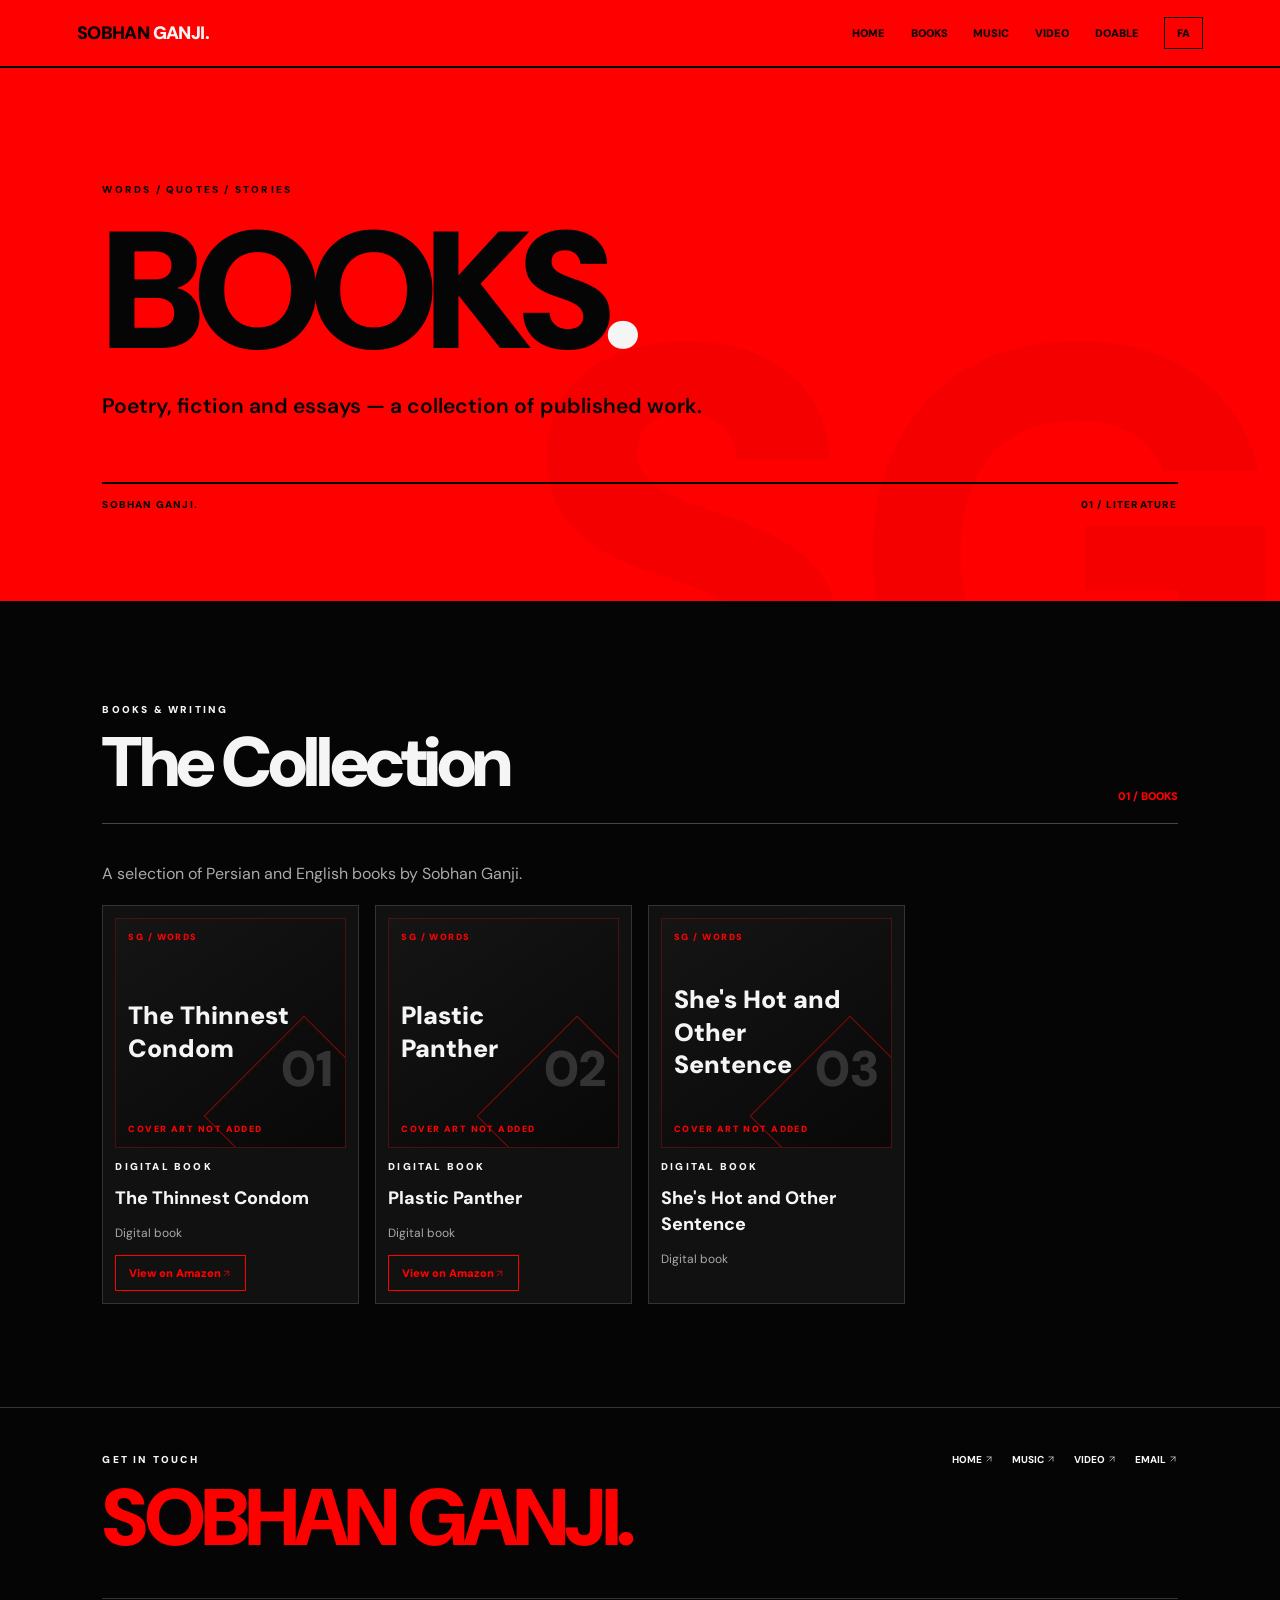
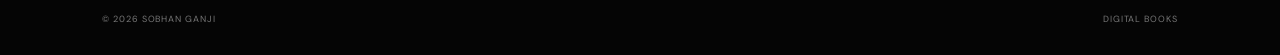
==== commit 45dd3bed: "Remove remaining shop remnants from portfolio" ====
--- a/book/index.html
+++ b/book/index.html
@@ -5,11 +5,11 @@
 <section class="section"><div class="section-inner"><div class="section-heading"><div><div class="eyebrow" data-en="BOOKS & WRITING" data-fa="کتاب‌ها و نوشته‌ها">DIGITAL EDITIONS</div><h2 data-en="The Collection" data-fa="مجموعهٔ کتاب‌ها">The Collection</h2></div><span class="section-index" data-en="01 / BOOKS" data-fa="۰۱ / کتاب‌ها">01 / BOOKS</span></div>
 <p class="product-intro" data-en="A selection of Persian and English books by Sobhan Ganji." data-fa="گزیده‌ای از کتاب‌های فارسی و انگلیسی سبحان گنجی.">All titles are digital editions. Cover art and download files can be added by the site owner.</p>
 <div class="products-grid">
-<article class="product-card" data-catalog-lang="fa" data-product-id="book-lay-paye-panda" data-title-fa="لای پای پاندا" data-title-en="The Panda Between the Legs" data-price-toman="200000" data-price-usd="10"><div class="product-cover"><span class="cover-brand">SG / WORDS</span><span class="cover-title">لای پای پاندا</span><span class="cover-index">01</span><span class="cover-note" data-en="COVER ART NOT ADDED" data-fa="جلد اصلی هنوز بارگذاری نشده">COVER ART NOT ADDED</span></div><span class="eyebrow" data-en="DIGITAL BOOK" data-fa="کتاب دیجیتال">DIGITAL BOOK</span><h3 class="product-title">لای پای پاندا</h3><div class="product-description" data-en="Selected poems · 2022" data-fa="گزیدهٔ شعرها · ۱۴۰۱">گزیدهٔ شعرها · ۱۴۰۱</div><a class="external-link" href="https://www.amazon.com/s?k=The+Panda+Between+the+Legs+Sobhan+Ganji&i=stripbooks" target="_blank" rel="noopener" data-en="Find the print edition on Amazon ↗" data-fa="مشاهدهٔ نسخهٔ چاپی در آمازون ↗">Find the print edition on Amazon ↗</a></article>
-<article class="product-card" data-catalog-lang="fa" data-product-id="book-shomal" data-title-fa="شمال بی‌تو به اندازهٔ شمال کم است" data-title-en="The North Is Not North Enough Without You" data-price-toman="200000" data-price-usd="10"><div class="product-cover"><span class="cover-brand">SG / WORDS</span><span class="cover-title">شمال بی‌تو به اندازهٔ شمال کم است</span><span class="cover-index">02</span><span class="cover-note" data-en="COVER ART NOT ADDED" data-fa="جلد اصلی هنوز بارگذاری نشده">COVER ART NOT ADDED</span></div><span class="eyebrow" data-en="DIGITAL BOOK" data-fa="کتاب دیجیتال">DIGITAL BOOK</span><h3 class="product-title">شمال بی‌تو به اندازهٔ شمال کم است</h3><div class="product-description" data-en="Digital book" data-fa="کتاب دیجیتال">کتاب دیجیتال</div></article>
-<article class="product-card" data-catalog-lang="fa" data-product-id="book-an-deraz" data-title-fa="آن دراز" data-title-en="That Long One" data-price-toman="200000" data-price-usd="10"><div class="product-cover"><span class="cover-brand">SG / WORDS</span><span class="cover-title">آن دراز</span><span class="cover-index">03</span><span class="cover-note" data-en="COVER ART NOT ADDED" data-fa="جلد اصلی هنوز بارگذاری نشده">COVER ART NOT ADDED</span></div><span class="eyebrow" data-en="DIGITAL BOOK" data-fa="کتاب دیجیتال">DIGITAL BOOK</span><h3 class="product-title">آن دراز</h3><div class="product-description" data-en="Digital book" data-fa="کتاب دیجیتال">کتاب دیجیتال</div></article>
-<article class="product-card" data-catalog-lang="fa" data-product-id="book-hichkas-tanha-nist" data-title-fa="هیچ‌کس تنها نیست" data-title-en="No One Is Alone" data-price-toman="200000" data-price-usd="10"><div class="product-cover"><span class="cover-brand">SG / WORDS</span><span class="cover-title">هیچ‌کس تنها نیست</span><span class="cover-index">04</span><span class="cover-note" data-en="COVER ART NOT ADDED" data-fa="جلد اصلی هنوز بارگذاری نشده">COVER ART NOT ADDED</span></div><span class="eyebrow" data-en="DIGITAL BOOK" data-fa="کتاب دیجیتال">DIGITAL BOOK</span><h3 class="product-title">هیچ‌کس تنها نیست</h3><div class="product-description" data-en="Novella · 2009" data-fa="داستان بلند · ۱۳۸۸">داستان بلند · ۱۳۸۸</div></article>
-<article class="product-card" data-catalog-lang="fa" data-product-id="book-jadooye-jabehei" data-title-fa="جادوی جعبه‌ای" data-title-en="The Magic of the Box" data-price-toman="300000" data-price-usd="10">
+<article class="product-card" data-catalog-lang="fa" data-product-id="book-lay-paye-panda" data-title-fa="لای پای پاندا" data-title-en="The Panda Between the Legs"><div class="product-cover"><span class="cover-brand">SG / WORDS</span><span class="cover-title">لای پای پاندا</span><span class="cover-index">01</span><span class="cover-note" data-en="COVER ART NOT ADDED" data-fa="جلد اصلی هنوز بارگذاری نشده">COVER ART NOT ADDED</span></div><span class="eyebrow" data-en="DIGITAL BOOK" data-fa="کتاب دیجیتال">DIGITAL BOOK</span><h3 class="product-title">لای پای پاندا</h3><div class="product-description" data-en="Selected poems · 2022" data-fa="گزیدهٔ شعرها · ۱۴۰۱">گزیدهٔ شعرها · ۱۴۰۱</div><a class="external-link" href="https://www.amazon.com/author/sobhanganji" target="_blank" rel="noopener" data-en="Find the print edition on Amazon ↗" data-fa="مشاهدهٔ نسخهٔ چاپی در آمازون ↗">Find the print edition on Amazon ↗</a></article>
+<article class="product-card" data-catalog-lang="fa" data-product-id="book-shomal" data-title-fa="شمال بی‌تو به اندازهٔ شمال کم است" data-title-en="The North Is Not North Enough Without You"><div class="product-cover"><span class="cover-brand">SG / WORDS</span><span class="cover-title">شمال بی‌تو به اندازهٔ شمال کم است</span><span class="cover-index">02</span><span class="cover-note" data-en="COVER ART NOT ADDED" data-fa="جلد اصلی هنوز بارگذاری نشده">COVER ART NOT ADDED</span></div><span class="eyebrow" data-en="DIGITAL BOOK" data-fa="کتاب دیجیتال">DIGITAL BOOK</span><h3 class="product-title">شمال بی‌تو به اندازهٔ شمال کم است</h3><div class="product-description" data-en="Digital book" data-fa="کتاب دیجیتال">کتاب دیجیتال</div></article>
+<article class="product-card" data-catalog-lang="fa" data-product-id="book-an-deraz" data-title-fa="آن دراز" data-title-en="That Long One"><div class="product-cover"><span class="cover-brand">SG / WORDS</span><span class="cover-title">آن دراز</span><span class="cover-index">03</span><span class="cover-note" data-en="COVER ART NOT ADDED" data-fa="جلد اصلی هنوز بارگذاری نشده">COVER ART NOT ADDED</span></div><span class="eyebrow" data-en="DIGITAL BOOK" data-fa="کتاب دیجیتال">DIGITAL BOOK</span><h3 class="product-title">آن دراز</h3><div class="product-description" data-en="Digital book" data-fa="کتاب دیجیتال">کتاب دیجیتال</div></article>
+<article class="product-card" data-catalog-lang="fa" data-product-id="book-hichkas-tanha-nist" data-title-fa="هیچ‌کس تنها نیست" data-title-en="No One Is Alone"><div class="product-cover"><span class="cover-brand">SG / WORDS</span><span class="cover-title">هیچ‌کس تنها نیست</span><span class="cover-index">04</span><span class="cover-note" data-en="COVER ART NOT ADDED" data-fa="جلد اصلی هنوز بارگذاری نشده">COVER ART NOT ADDED</span></div><span class="eyebrow" data-en="DIGITAL BOOK" data-fa="کتاب دیجیتال">DIGITAL BOOK</span><h3 class="product-title">هیچ‌کس تنها نیست</h3><div class="product-description" data-en="Novella · 2009" data-fa="داستان بلند · ۱۳۸۸">داستان بلند · ۱۳۸۸</div></article>
+<article class="product-card" data-catalog-lang="fa" data-product-id="book-jadooye-jabehei" data-title-fa="جادوی جعبه‌ای" data-title-en="The Magic of the Box">
 <div class="product-cover"><span class="cover-brand">SG / WORDS</span><span class="cover-title">جادوی جعبه‌ای</span><span class="cover-index">05</span><span class="cover-note" data-en="ORIGINAL COVER" data-fa="جلد اصلی کتاب">ORIGINAL COVER</span></div>
 <span class="eyebrow" data-en="DIGITAL BOOK · ESSAYS" data-fa="کتاب دیجیتال · جستار">DIGITAL BOOK · ESSAYS</span>
 <h3 class="product-title">جادوی جعبه‌ای</h3>
@@ -18,10 +18,10 @@
 <p data-en="The Magic of the Box (A Guide to Facing Serial Dramas) is a collection of personal notes on more than 50 notable series, arranged alphabetically rather than by ranking. The author presents it not as an academic critique, but as a candid and humorous recommendation letter from one friend to another. Along the way, the book considers art through creativity, commitment and beauty; the importance of an artwork's impact; the relationship between form and content; and banality as mechanically predictable repetition." data-fa="«جادوی جعبه‌ای» (راهنمای مواجهه با درام‌های دنباله‌دار) مجموعه‌ای از یادداشت‌های شخصی دربارهٔ بیش از ۵۰ سریال مطرح جهان است که به ترتیب الفبایی تنظیم شده‌اند، نه بر پایهٔ رتبه‌بندی. نویسنده کتاب را نقدی آکادمیک نمی‌داند؛ آن را توصیه‌نامه‌ای صریح و طنزآمیز می‌بیند، شبیه روایت تجربه‌های تصویری یک دوست برای دوستی دیگر. در خلال معرفی سریال‌ها، از هنر با سه مؤلفهٔ خلاقیت، تعهد و زیبایی، اهمیت تأثیرگذاری اثر، نسبت فرم و محتوا و ابتذال به‌مثابهٔ تکرار مکانیکی و قابل‌پیش‌بینی سخن می‌گوید.">«جادوی جعبه‌ای» (راهنمای مواجهه با درام‌های دنباله‌دار) مجموعه‌ای از یادداشت‌های شخصی دربارهٔ بیش از ۵۰ سریال مطرح جهان است که به ترتیب الفبایی تنظیم شده‌اند، نه بر پایهٔ رتبه‌بندی. نویسنده کتاب را نقدی آکادمیک نمی‌داند؛ آن را توصیه‌نامه‌ای صریح و طنزآمیز می‌بیند، شبیه روایت تجربه‌های تصویری یک دوست برای دوستی دیگر. در خلال معرفی سریال‌ها، از هنر با سه مؤلفهٔ خلاقیت، تعهد و زیبایی، اهمیت تأثیرگذاری اثر، نسبت فرم و محتوا و ابتذال به‌مثابهٔ تکرار مکانیکی و قابل‌پیش‌بینی سخن می‌گوید.</p>
 </details>
 </article>
-<article class="product-card" data-catalog-lang="fa" data-product-id="book-idehaei-baraye-dozdidan" data-title-fa="ایده‌هایی برای دزدیدن" data-title-en="Ideas to Steal" data-price-toman="200000" data-price-usd="10"><div class="product-cover"><span class="cover-brand">SG / WORDS</span><span class="cover-title">ایده‌هایی برای دزدیدن</span><span class="cover-index">06</span><span class="cover-note" data-en="COVER ART NOT ADDED" data-fa="جلد اصلی هنوز بارگذاری نشده">COVER ART NOT ADDED</span></div><span class="eyebrow" data-en="DIGITAL BOOK" data-fa="کتاب دیجیتال">DIGITAL BOOK</span><h3 class="product-title">ایده‌هایی برای دزدیدن</h3><div class="product-description" data-en="Digital book" data-fa="کتاب دیجیتال">کتاب دیجیتال</div></article>
-<article class="product-card" data-catalog-lang="en" data-product-id="book-thinnest-condom" data-title-fa="The Thinnest Condom" data-title-en="The Thinnest Condom" data-price-toman="200000" data-price-usd="10"><div class="product-cover"><span class="cover-brand">SG / WORDS</span><span class="cover-title">The Thinnest Condom</span><span class="cover-index">01</span><span class="cover-note" data-en="COVER ART NOT ADDED" data-fa="جلد اصلی هنوز بارگذاری نشده">COVER ART NOT ADDED</span></div><span class="eyebrow" data-en="DIGITAL BOOK" data-fa="کتاب دیجیتال">DIGITAL BOOK</span><h3 class="product-title">The Thinnest Condom</h3><div class="product-description" data-en="Digital book" data-fa="کتاب دیجیتال">Digital book</div><a class="external-link" href="https://www.amazon.com/author/sobhanganji" target="_blank" rel="noopener" data-en="View on Amazon ↗" data-fa="مشاهده در آمازون ↗">View on Amazon ↗</a></article>
-<article class="product-card" data-catalog-lang="en" data-product-id="book-plastic-panther" data-title-fa="Plastic Panther" data-title-en="Plastic Panther" data-price-toman="200000" data-price-usd="10"><div class="product-cover"><span class="cover-brand">SG / WORDS</span><span class="cover-title">Plastic Panther</span><span class="cover-index">02</span><span class="cover-note" data-en="COVER ART NOT ADDED" data-fa="جلد اصلی هنوز بارگذاری نشده">COVER ART NOT ADDED</span></div><span class="eyebrow" data-en="DIGITAL BOOK" data-fa="کتاب دیجیتال">DIGITAL BOOK</span><h3 class="product-title">Plastic Panther</h3><div class="product-description" data-en="Digital book" data-fa="کتاب دیجیتال">Digital book</div><a class="external-link" href="https://www.amazon.com/author/sobhanganji" target="_blank" rel="noopener" data-en="View on Amazon ↗" data-fa="مشاهده در آمازون ↗">View on Amazon ↗</a></article>
-<article class="product-card" data-catalog-lang="en" data-product-id="book-shes-hot" data-title-fa="She's Hot and Other Sentence" data-title-en="She's Hot and Other Sentence" data-price-toman="200000" data-price-usd="10"><div class="product-cover"><span class="cover-brand">SG / WORDS</span><span class="cover-title">She's Hot and Other Sentence</span><span class="cover-index">03</span><span class="cover-note" data-en="COVER ART NOT ADDED" data-fa="جلد اصلی هنوز بارگذاری نشده">COVER ART NOT ADDED</span></div><span class="eyebrow" data-en="DIGITAL BOOK" data-fa="کتاب دیجیتال">DIGITAL BOOK</span><h3 class="product-title">She's Hot and Other Sentence</h3><div class="product-description" data-en="Digital book" data-fa="کتاب دیجیتال">Digital book</div></article>
+<article class="product-card" data-catalog-lang="fa" data-product-id="book-idehaei-baraye-dozdidan" data-title-fa="ایده‌هایی برای دزدیدن" data-title-en="Ideas to Steal"><div class="product-cover"><span class="cover-brand">SG / WORDS</span><span class="cover-title">ایده‌هایی برای دزدیدن</span><span class="cover-index">06</span><span class="cover-note" data-en="COVER ART NOT ADDED" data-fa="جلد اصلی هنوز بارگذاری نشده">COVER ART NOT ADDED</span></div><span class="eyebrow" data-en="DIGITAL BOOK" data-fa="کتاب دیجیتال">DIGITAL BOOK</span><h3 class="product-title">ایده‌هایی برای دزدیدن</h3><div class="product-description" data-en="Digital book" data-fa="کتاب دیجیتال">کتاب دیجیتال</div></article>
+<article class="product-card" data-catalog-lang="en" data-product-id="book-thinnest-condom" data-title-fa="The Thinnest Condom" data-title-en="The Thinnest Condom"><div class="product-cover"><span class="cover-brand">SG / WORDS</span><span class="cover-title">The Thinnest Condom</span><span class="cover-index">01</span><span class="cover-note" data-en="COVER ART NOT ADDED" data-fa="جلد اصلی هنوز بارگذاری نشده">COVER ART NOT ADDED</span></div><span class="eyebrow" data-en="DIGITAL BOOK" data-fa="کتاب دیجیتال">DIGITAL BOOK</span><h3 class="product-title">The Thinnest Condom</h3><div class="product-description" data-en="Digital book" data-fa="کتاب دیجیتال">Digital book</div><a class="external-link" href="https://www.amazon.com/author/sobhanganji" target="_blank" rel="noopener" data-en="View on Amazon ↗" data-fa="مشاهده در آمازون ↗">View on Amazon ↗</a></article>
+<article class="product-card" data-catalog-lang="en" data-product-id="book-plastic-panther" data-title-fa="Plastic Panther" data-title-en="Plastic Panther"><div class="product-cover"><span class="cover-brand">SG / WORDS</span><span class="cover-title">Plastic Panther</span><span class="cover-index">02</span><span class="cover-note" data-en="COVER ART NOT ADDED" data-fa="جلد اصلی هنوز بارگذاری نشده">COVER ART NOT ADDED</span></div><span class="eyebrow" data-en="DIGITAL BOOK" data-fa="کتاب دیجیتال">DIGITAL BOOK</span><h3 class="product-title">Plastic Panther</h3><div class="product-description" data-en="Digital book" data-fa="کتاب دیجیتال">Digital book</div><a class="external-link" href="https://www.amazon.com/author/sobhanganji" target="_blank" rel="noopener" data-en="View on Amazon ↗" data-fa="مشاهده در آمازون ↗">View on Amazon ↗</a></article>
+<article class="product-card" data-catalog-lang="en" data-product-id="book-shes-hot" data-title-fa="She's Hot and Other Sentence" data-title-en="She's Hot and Other Sentence"><div class="product-cover"><span class="cover-brand">SG / WORDS</span><span class="cover-title">She's Hot and Other Sentence</span><span class="cover-index">03</span><span class="cover-note" data-en="COVER ART NOT ADDED" data-fa="جلد اصلی هنوز بارگذاری نشده">COVER ART NOT ADDED</span></div><span class="eyebrow" data-en="DIGITAL BOOK" data-fa="کتاب دیجیتال">DIGITAL BOOK</span><h3 class="product-title">She's Hot and Other Sentence</h3><div class="product-description" data-en="Digital book" data-fa="کتاب دیجیتال">Digital book</div></article>
 </div>
 
 </div></section></main>
--- a/styles/site.css
+++ b/styles/site.css
@@ -1,17 +1,17 @@
 @import url('https://fonts.googleapis.com/css2?family=DM+Sans:wght@400;500;600;700;800;900&family=Vazirmatn:wght@400;500;600;700;800;900&display=swap');
 :root{--red:#ff0000;--black:#050505;--white:#f5f5f5;--muted:#999;--line:#333;--card:#111;--max:1440px}
 *{box-sizing:border-box}html{scroll-behavior:smooth;scroll-padding-top:90px}body{margin:0;background:var(--black);color:var(--white);font-family:'DM Sans',Arial,sans-serif;overflow-x:hidden}body.fa{font-family:'Vazirmatn',Tahoma,sans-serif}a{color:inherit;text-decoration:none}button{font:inherit;cursor:pointer}img{max-width:100%;display:block}::selection{background:var(--red);color:var(--black)}
-.site-header{position:relative;z-index:20;background:var(--red);color:var(--black);border-bottom:2px solid var(--black);min-height:68px;padding:16px clamp(20px,6vw,90px);display:flex;align-items:center;justify-content:space-between;gap:20px}.brand{font-weight:900;font-size:18px;letter-spacing:-.6px;white-space:nowrap}.brand span{color:var(--white)}.site-nav{display:flex;align-items:center;gap:clamp(10px,2vw,28px);flex-wrap:wrap}.site-nav a,.site-nav button{font-size:11px;font-weight:900;text-transform:uppercase}.site-nav a:hover{color:var(--white)}.lang-button,.cart-open{border:1px solid var(--black);background:transparent;color:var(--black);padding:8px 12px;font-weight:900}.cart-open{display:flex;align-items:center;gap:8px}.cart-open:hover,.lang-button:hover{background:var(--black);color:var(--red)}
+.site-header{position:relative;z-index:20;background:var(--red);color:var(--black);border-bottom:2px solid var(--black);min-height:68px;padding:16px clamp(20px,6vw,90px);display:flex;align-items:center;justify-content:space-between;gap:20px}.brand{font-weight:900;font-size:18px;letter-spacing:-.6px;white-space:nowrap}.brand span{color:var(--white)}.site-nav{display:flex;align-items:center;gap:clamp(10px,2vw,28px);flex-wrap:wrap}.site-nav a,.site-nav button{font-size:11px;font-weight:900;text-transform:uppercase}.site-nav a:hover{color:var(--white)}.lang-button,.cart-open{border:1px solid var(--black);background:transparent;color:var(--black);padding:8px 12px;font-weight:900}.lang-button:hover{background:var(--black);color:var(--red)}
 .hero{background:var(--red);color:var(--black);padding:clamp(70px,9vw,140px) clamp(22px,8vw,120px) clamp(55px,7vw,90px);position:relative;overflow:hidden}.hero::after{content:'SG';position:absolute;right:-.02em;bottom:-.42em;font-size:clamp(260px,45vw,640px);font-weight:900;line-height:1;color:rgba(0,0,0,.045);pointer-events:none}.hero-inner{position:relative;z-index:1;max-width:var(--max);margin:auto}.eyebrow{font-size:10px;letter-spacing:.22em;font-weight:900;text-transform:uppercase}.fa .eyebrow{letter-spacing:0}.hero h1{font-size:clamp(68px,13vw,176px);line-height:.86;letter-spacing:-.075em;font-weight:900;margin:24px 0;max-width:1100px}.fa .hero h1{line-height:1.22;letter-spacing:0}.hero h1 .light{color:var(--white)}.hero-copy{max-width:700px;font-size:clamp(16px,2vw,21px);font-weight:600;line-height:1.9}.hero-rule{display:flex;justify-content:space-between;align-items:center;gap:20px;border-top:2px solid var(--black);margin-top:55px;padding-top:14px;font-size:10px;font-weight:900;letter-spacing:.12em}.fa .hero-rule{letter-spacing:0}
 .home-hero{display:grid;grid-template-columns:minmax(0,1.2fr) minmax(230px,.75fr);align-items:center;gap:clamp(35px,8vw,130px);max-width:var(--max);margin:auto}.home-hero .hero-copy{margin-top:25px}.signature{width:115px;height:58px;object-fit:contain;object-position:left;margin-top:22px}.fa .signature{object-position:right}.portrait-frame{position:relative;background:var(--black);padding:10px 10px 48px;max-width:380px;justify-self:end;width:100%}.portrait-frame img{width:100%;aspect-ratio:4/5;object-fit:cover;filter:grayscale(1)}.portrait-label{position:absolute;bottom:16px;left:16px;color:var(--red);font-size:10px;font-weight:900}.fa .portrait-label{left:auto;right:16px}.home-hero .hero-rule{margin-top:35px}
 .section{background:var(--black);color:var(--white);padding:clamp(65px,8vw,112px) clamp(22px,8vw,120px)}.section-inner{max-width:var(--max);margin:auto}.section-heading{display:flex;align-items:end;justify-content:space-between;gap:20px;border-bottom:1px solid #444;padding-bottom:20px;margin-bottom:35px}.section-heading h2{font-size:clamp(34px,6vw,70px);line-height:1.12;letter-spacing:-.055em;margin:8px 0 0;font-weight:900}.fa .section-heading h2{letter-spacing:0}.section-index{font-size:11px;color:var(--red);font-weight:900;white-space:nowrap}.statement{background:var(--white);color:var(--black);padding:clamp(65px,9vw,120px) clamp(22px,8vw,120px)}.statement-inner{max-width:var(--max);margin:auto}.statement h2{font-size:clamp(38px,7vw,94px);line-height:1.08;letter-spacing:-.055em;max-width:1100px;margin:18px 0}.fa .statement h2{letter-spacing:0;line-height:1.35}.statement h2 span{color:var(--red)}.statement p{max-width:680px;line-height:2;color:#333}
 .arrow-icon{width:1em;height:1em;display:inline-block;vertical-align:-.12em;stroke:currentColor;stroke-width:1.45;stroke-linecap:round;stroke-linejoin:round;fill:none;flex:0 0 auto;shape-rendering:geometricPrecision}.works-grid,.video-grid,.program-grid{display:grid;grid-template-columns:repeat(2,minmax(0,1fr));gap:2px;background:#333;border:1px solid #333}.work-card{background:var(--black);min-height:185px;padding:28px;display:flex;flex-direction:column;justify-content:space-between;transition:background .2s,color .2s}.work-card:hover{background:var(--red);color:var(--black)}.work-number{font-size:10px;color:var(--red);font-weight:900;letter-spacing:.12em}.work-card:hover .work-number{color:var(--black)}.work-card h3{font-size:clamp(25px,3vw,39px);margin:14px 0 7px;font-weight:900}.work-card p{margin:0;color:#aaa;font-size:13px;line-height:1.8}.work-card:hover p{color:var(--black)}.work-arrow{align-self:flex-end;color:var(--red);font-size:22px}.work-arrow .arrow-icon{width:1.15em;height:1.15em;stroke-width:1.25}.work-card:hover .work-arrow{color:var(--black)}.works-cta{display:flex;justify-content:space-between;align-items:center;gap:20px;border-top:1px solid #333;margin-top:12px;padding-top:18px;color:#aaa;font-size:12px}.text-link{color:var(--red);font-size:12px;font-weight:800}.text-link:hover{color:var(--white)}
 .about-section{background:var(--white);color:var(--black);padding:clamp(65px,8vw,110px) clamp(22px,8vw,120px);display:grid;grid-template-columns:.45fr 1.4fr .55fr;gap:clamp(20px,5vw,65px);align-items:start}.about-label{display:flex;flex-direction:column;gap:18px}.about-year{font-size:11px;color:#777}.about-copy h2{font-size:clamp(30px,4vw,48px);margin:0 0 18px}.about-copy p{font-size:14px;line-height:2;margin:0 0 14px}.about-photo{background:var(--black);padding:8px 8px 16px;color:var(--white);font-size:9px;letter-spacing:.1em}.about-photo img{width:100%;aspect-ratio:4/5;object-fit:cover;filter:grayscale(1);margin-bottom:12px}.hardo-band{background:var(--red);color:var(--black);padding:clamp(60px,8vw,105px) clamp(22px,8vw,120px)}.hardo-band-inner{max-width:var(--max);margin:auto}.hardo-band h2{font-size:clamp(65px,13vw,150px);letter-spacing:-.07em;line-height:.9;margin:14px 0}.fa .hardo-band h2{letter-spacing:0}.hardo-band p{max-width:650px;line-height:2}.outline-link{display:inline-block;border:1px solid var(--black);padding:11px 16px;font-size:11px;font-weight:900;text-transform:uppercase}.outline-link:hover{background:var(--black);color:var(--red)}
-.product-intro{color:#aaa;line-height:1.9;margin:0 0 16px}.products-grid{display:grid;grid-template-columns:repeat(auto-fill,minmax(min(100%,245px),1fr));gap:16px}.product-card{background:var(--card);border:1px solid #333;padding:12px;display:flex;flex-direction:column;gap:12px;min-width:0;transition:border-color .2s}.product-card:hover{border-color:var(--red)}.product-cover{min-height:230px;aspect-ratio:4/3;background:linear-gradient(145deg,#151515,#080808);border:1px solid #4a1111;display:flex;flex-direction:column;justify-content:space-between;padding:12px;position:relative;overflow:hidden}.product-cover::after{content:'';position:absolute;right:-30px;bottom:-40px;width:140px;height:140px;border:1px solid rgba(255,0,0,.5);transform:rotate(45deg)}.cover-brand,.cover-note{font-size:9px;letter-spacing:.16em;font-weight:900;color:var(--red)}.cover-title{font-weight:900;font-size:clamp(18px,2vw,25px);line-height:1.3;max-width:90%;position:relative;z-index:1}.cover-index{position:absolute;right:12px;bottom:45px;color:#333;font-size:50px;font-weight:900;z-index:1}.product-card h3{font-size:18px;line-height:1.45;margin:0;font-weight:800}.product-description{font-size:12px;color:#aaa;line-height:1.7;min-height:20px}.price-row{margin-top:auto;display:flex;align-items:center;justify-content:space-between;gap:12px}.price{color:var(--red);font-weight:900}.add-cart{border:0;background:var(--red);color:var(--black);font-size:11px;font-weight:900;padding:10px 13px}.add-cart:hover{background:var(--white)}.product-note{border-left:3px solid var(--red);background:#111;padding:14px 16px;color:#aaa;font-size:12px;line-height:1.8;margin-top:25px}.fa .product-note{border-left:0;border-right:3px solid var(--red)}[data-catalog-lang][hidden]{display:none!important}
-.video-grid{background:transparent;border:0;gap:16px}.video-card,.program-card{background:#111;border:1px solid #333;min-width:0}.video-placeholder{aspect-ratio:16/7;background:repeating-linear-gradient(135deg,#101010 0,#101010 14px,#161616 14px,#161616 28px);display:grid;place-content:center;justify-items:center;gap:10px;color:var(--red)}.play-circle{border:1px solid var(--red);width:42px;height:42px;border-radius:50%;display:grid;place-items:center;font-size:20px}.video-placeholder span{font-size:9px;color:#aaa;letter-spacing:.14em;font-weight:900}.video-copy,.program-copy{padding:18px}.video-copy h3,.program-copy h3{font-size:20px;margin:8px 0;line-height:1.4}.video-copy p,.program-copy p{font-size:12px;color:#aaa;line-height:1.7}.program-heading{margin-top:60px}.program-heading h2{font-size:clamp(32px,6vw,65px);margin:8px 0 18px;letter-spacing:-.04em}.fa .program-heading h2{letter-spacing:0}.program-grid{background:transparent;border:0;gap:16px}.program-card{display:grid;grid-template-columns:minmax(100px,.45fr) 1fr;align-items:stretch}.program-art{position:relative;background:#f5f5f5;display:grid;place-items:center;padding:15px;min-height:150px}.program-art img{max-height:100px;object-fit:contain}.program-art span{position:absolute;top:8px;right:8px;color:var(--red);font-size:10px;font-weight:900}.program-copy h3{font-size:18px}.program-copy .muted{font-size:10px;color:#777}
+.product-intro{color:#aaa;line-height:1.9;margin:0 0 16px}.products-grid{display:grid;grid-template-columns:repeat(auto-fill,minmax(min(100%,245px),1fr));gap:16px}.product-card{background:var(--card);border:1px solid #333;padding:12px;display:flex;flex-direction:column;gap:12px;min-width:0;transition:border-color .2s}.product-card:hover{border-color:var(--red)}.product-cover{min-height:230px;aspect-ratio:4/3;background:linear-gradient(145deg,#151515,#080808);border:1px solid #4a1111;display:flex;flex-direction:column;justify-content:space-between;padding:12px;position:relative;overflow:hidden}.product-cover::after{content:'';position:absolute;right:-30px;bottom:-40px;width:140px;height:140px;border:1px solid rgba(255,0,0,.5);transform:rotate(45deg)}.cover-brand,.cover-note{font-size:9px;letter-spacing:.16em;font-weight:900;color:var(--red)}.cover-title{font-weight:900;font-size:clamp(18px,2vw,25px);line-height:1.3;max-width:90%;position:relative;z-index:1}.cover-index{position:absolute;right:12px;bottom:45px;color:#333;font-size:50px;font-weight:900;z-index:1}.external-link{display:inline-flex;align-items:center;align-self:flex-start;margin-top:auto;border:1px solid var(--red);padding:10px 13px;color:var(--red);font-size:11px;font-weight:900;transition:background .2s,color .2s}.external-link:hover{background:var(--red);color:var(--black)}.platform-links{display:flex;flex-wrap:wrap;gap:18px;margin-top:28px;padding-top:18px;border-top:1px solid #333;font-size:10px;font-weight:900}.platform-links a:hover{color:var(--red)}.product-card h3{font-size:18px;line-height:1.45;margin:0;font-weight:800}.product-description{font-size:12px;color:#aaa;line-height:1.7;min-height:20px}.product-note{border-left:3px solid var(--red);background:#111;padding:14px 16px;color:#aaa;font-size:12px;line-height:1.8;margin-top:25px}.fa .product-note{border-left:0;border-right:3px solid var(--red)}[data-catalog-lang][hidden]{display:none!important}
+.video-grid{background:transparent;border:0;gap:16px}.video-card,.program-card{background:#111;border:1px solid #333;min-width:0}.video-placeholder{aspect-ratio:16/7;background:repeating-linear-gradient(135deg,#101010 0,#101010 14px,#161616 14px,#161616 28px);display:grid;place-content:center;justify-items:center;gap:10px;color:var(--red)}.play-circle{border:1px solid var(--red);width:42px;height:42px;border-radius:50%;display:grid;place-items:center;font-size:20px}.video-watch{display:grid;text-decoration:none;min-height:180px}.video-watch:hover{background:var(--red);color:var(--black)}.video-watch:hover span{color:var(--black)}.video-placeholder span{font-size:9px;color:#aaa;letter-spacing:.14em;font-weight:900}.video-copy,.program-copy{padding:18px}.video-copy h3,.program-copy h3{font-size:20px;margin:8px 0;line-height:1.4}.video-copy p,.program-copy p{font-size:12px;color:#aaa;line-height:1.7}.program-heading{margin-top:60px}.program-heading h2{font-size:clamp(32px,6vw,65px);margin:8px 0 18px;letter-spacing:-.04em}.fa .program-heading h2{letter-spacing:0}.program-grid{background:transparent;border:0;gap:16px}.program-card{display:grid;grid-template-columns:minmax(100px,.45fr) 1fr;align-items:stretch}.program-art{position:relative;background:#f5f5f5;display:grid;place-items:center;padding:15px;min-height:150px}.program-art img{max-height:100px;object-fit:contain}.program-art span{position:absolute;top:8px;right:8px;color:var(--red);font-size:10px;font-weight:900}.program-copy h3{font-size:18px}.program-copy .muted{font-size:10px;color:#777}
 .site-footer{background:var(--black);color:var(--white);border-top:1px solid #333;padding:45px clamp(22px,8vw,120px) 30px;display:flex;flex-direction:column;gap:28px}.footer-top{display:flex;justify-content:space-between;align-items:flex-start;gap:24px}.footer-name{color:var(--red);font-size:clamp(36px,7vw,80px);font-weight:900;letter-spacing:-.06em}.fa .footer-name{letter-spacing:0}.footer-links{display:flex;gap:18px;flex-wrap:wrap;font-size:10px;font-weight:800}.footer-links a:hover{color:var(--red)}.copyright{border-top:1px solid #333;padding-top:14px;display:flex;justify-content:space-between;gap:12px;flex-wrap:wrap;font-size:9px;letter-spacing:.1em;color:#777}
-.cart-backdrop{position:fixed;inset:0;background:rgba(0,0,0,.66);z-index:40;opacity:0;pointer-events:none;transition:opacity .2s}.cart-panel{position:fixed;z-index:41;inset:0 0 0 auto;width:min(440px,100%);background:var(--white);color:var(--black);padding:24px;transform:translateX(102%);transition:transform .25s;display:flex;flex-direction:column;gap:18px;box-shadow:-10px 0 40px rgba(0,0,0,.25)}.fa .cart-panel{inset:0 auto 0 0;transform:translateX(-102%)}.cart-opened .cart-backdrop{opacity:1;pointer-events:auto}.cart-opened .cart-panel{transform:translateX(0)}.cart-panel-head{display:flex;justify-content:space-between;align-items:center;border-bottom:1px solid #ddd;padding-bottom:14px}.cart-panel h2{font-size:25px;margin:0}.cart-close{border:1px solid #222;background:transparent;padding:7px 11px}.cart-items{overflow:auto;list-style:none;margin:0;padding:0;display:flex;flex-direction:column;gap:10px}.cart-line{border-bottom:1px solid #ddd;padding:10px 0;display:flex;justify-content:space-between;gap:12px}.cart-line strong{display:block;font-size:14px}.cart-line small{color:#666}.cart-remove{border:0;background:transparent;color:#b00;text-decoration:underline;font-size:11px}.cart-total{display:flex;justify-content:space-between;font-weight:900;border-top:1px solid #ddd;padding-top:14px}.checkout-disabled{border:0;background:#aaa;color:#333;padding:13px;font-weight:900;cursor:not-allowed}.cart-hint{font-size:12px;line-height:1.8;color:#555;background:#eee;padding:12px}.cart-empty{color:#666;padding:20px 0}.sr-only{position:absolute;width:1px;height:1px;padding:0;margin:-1px;overflow:hidden;clip:rect(0,0,0,0);white-space:nowrap;border:0}
+.sr-only{position:absolute;width:1px;height:1px;padding:0;margin:-1px;overflow:hidden;clip:rect(0,0,0,0);white-space:nowrap;border:0}
 [dir=rtl] .section-heading,[dir=rtl] .works-cta,[dir=rtl] .footer-top{direction:rtl}[dir=rtl] .video-placeholder{direction:ltr}
 @media(max-width:850px){.about-section{grid-template-columns:.35fr 1fr}.about-photo{display:none}.home-hero{grid-template-columns:1fr .7fr;gap:28px}.product-cover{min-height:200px}}
-@media(max-width:650px){.site-header{align-items:flex-start;flex-direction:column;gap:12px;padding:14px 5%}.site-nav{gap:10px;width:100%;justify-content:space-between}.site-nav a,.site-nav button{font-size:9px}.hero{padding:65px 6% 55px}.home-hero{grid-template-columns:1fr}.portrait-frame{justify-self:start;max-width:300px}.hero h1{letter-spacing:-.06em}.fa .hero h1{letter-spacing:0}.hero-rule{margin-top:35px;font-size:9px}.section{padding:60px 6%}.statement{padding:65px 6%}.works-grid,.video-grid,.program-grid{grid-template-columns:1fr}.work-card{min-height:155px}.about-section{grid-template-columns:1fr;padding:60px 6%}.about-label{flex-direction:row;justify-content:space-between}.hardo-band{padding:60px 6%}.footer-top{flex-direction:column}.site-footer{padding:40px 6% 24px}.products-grid{grid-template-columns:1fr}.program-card{grid-template-columns:110px 1fr}.section-heading h2{letter-spacing:-.03em}.fa .section-heading h2{letter-spacing:0}.cart-panel{padding:18px}}
+@media(max-width:650px){.site-header{align-items:flex-start;flex-direction:column;gap:12px;padding:14px 5%}.site-nav{gap:10px;width:100%;justify-content:space-between}.site-nav a,.site-nav button{font-size:9px}.hero{padding:65px 6% 55px}.home-hero{grid-template-columns:1fr}.portrait-frame{justify-self:start;max-width:300px}.hero h1{letter-spacing:-.06em}.fa .hero h1{letter-spacing:0}.hero-rule{margin-top:35px;font-size:9px}.section{padding:60px 6%}.statement{padding:65px 6%}.works-grid,.video-grid,.program-grid{grid-template-columns:1fr}.work-card{min-height:155px}.about-section{grid-template-columns:1fr;padding:60px 6%}.about-label{flex-direction:row;justify-content:space-between}.hardo-band{padding:60px 6%}.footer-top{flex-direction:column}.site-footer{padding:40px 6% 24px}.products-grid{grid-template-columns:1fr}.program-card{grid-template-columns:110px 1fr}.section-heading h2{letter-spacing:-.03em}.fa .section-heading h2{letter-spacing:0}}
 @media(prefers-reduced-motion:reduce){*,*::before,*::after{scroll-behavior:auto!important;transition:none!important}}
